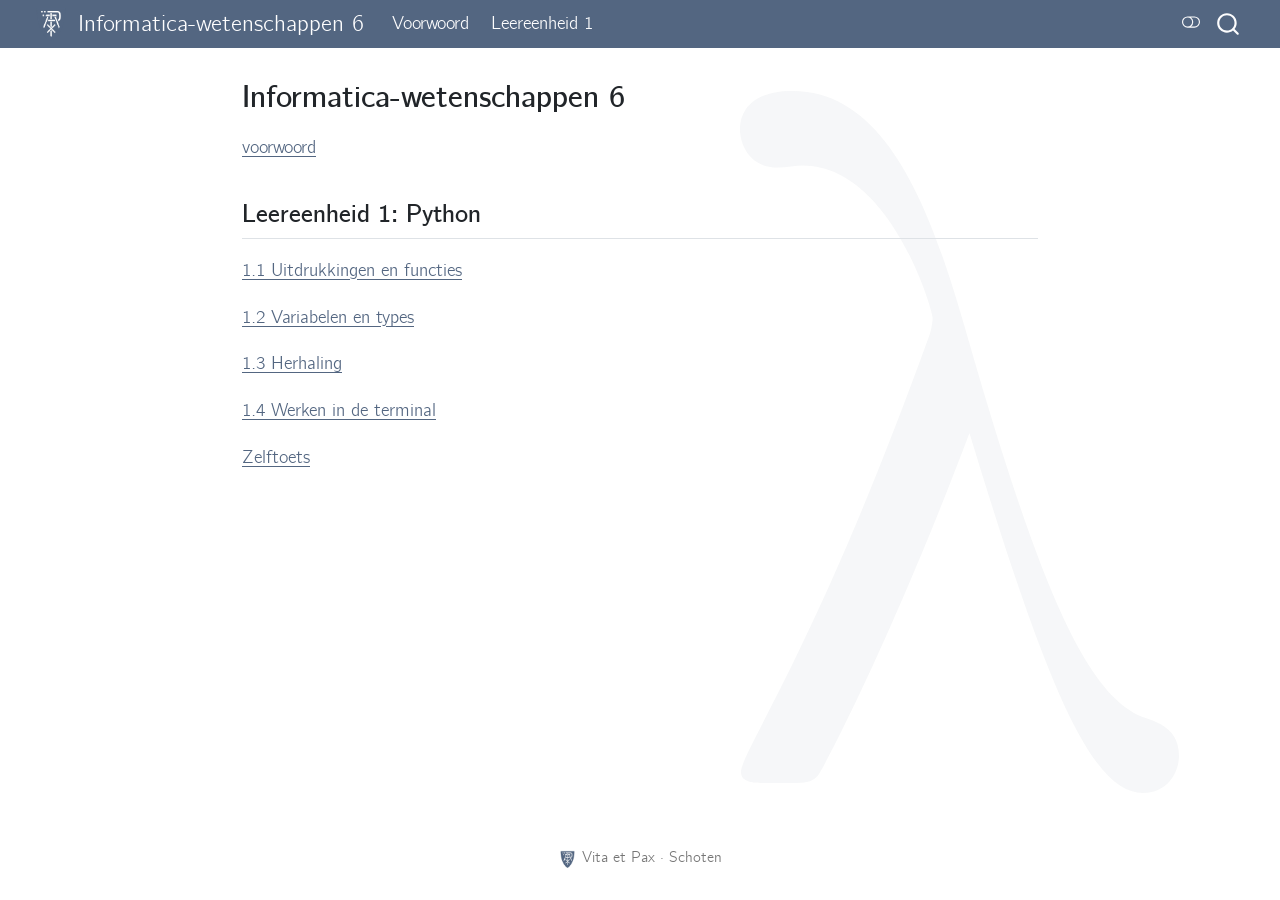
==== index.html @ 44b6cb87 "Publish iw6 from sites@39134af4bda434f74d3c2b5ef721ae4beaa5f13e Peter-H89/sites@39134af4bda434f74d3c" ====
<!DOCTYPE html>
<html xmlns="http://www.w3.org/1999/xhtml" lang="nl" xml:lang="nl"><head>

<meta charset="utf-8">
<meta name="generator" content="quarto-1.9.38">

<meta name="viewport" content="width=device-width, initial-scale=1.0, user-scalable=yes">


<title>Informatica-wetenschappen 6</title>
<style>
/* Default styles provided by pandoc.
** See https://pandoc.org/MANUAL.html#variables-for-html for config info.
*/
code{white-space: pre-wrap;}
span.smallcaps{font-variant: small-caps;}
div.columns{display: flex; gap: min(4vw, 1.5em);}
div.column{flex: auto; overflow-x: auto;}
div.hanging-indent{margin-left: 1.5em; text-indent: -1.5em;}
ul.task-list{list-style: none;}
ul.task-list li input[type="checkbox"] {
  width: 0.8em;
  margin: 0 0.8em 0.2em -1em; /* quarto-specific, see https://github.com/quarto-dev/quarto-cli/issues/4556 */ 
  vertical-align: middle;
}
</style>


<script src="site_libs/quarto-nav/quarto-nav.js"></script>
<script src="site_libs/quarto-nav/headroom.min.js"></script>
<script src="site_libs/clipboard/clipboard.min.js"></script>
<script src="site_libs/quarto-search/autocomplete.umd.js"></script>
<script src="site_libs/quarto-search/fuse.min.js"></script>
<script src="site_libs/quarto-search/quarto-search.js"></script>
<meta name="quarto:offset" content="./">
<link href="./assets/favicon.png" rel="icon" type="image/png">
<script src="site_libs/quarto-html/quarto.js" type="module"></script>
<script src="site_libs/quarto-html/tabsets/tabsets.js" type="module"></script>
<script src="site_libs/quarto-html/popper.min.js"></script>
<script src="site_libs/quarto-html/tippy.umd.min.js"></script>
<script src="site_libs/quarto-html/anchor.min.js"></script>
<link href="site_libs/quarto-html/tippy.css" rel="stylesheet">
<link href="site_libs/quarto-html/quarto-syntax-highlighting-15634bcf2e68342d4ad2dfa704d543f6.css" rel="stylesheet" class="quarto-color-scheme" id="quarto-text-highlighting-styles">
<link href="site_libs/quarto-html/quarto-syntax-highlighting-dark-0a6b7249c26820e032cb0bd839ff02b1.css" rel="stylesheet" class="quarto-color-scheme quarto-color-alternate" id="quarto-text-highlighting-styles">
<link href="site_libs/quarto-html/quarto-syntax-highlighting-15634bcf2e68342d4ad2dfa704d543f6.css" rel="stylesheet" class="quarto-color-scheme-extra" id="quarto-text-highlighting-styles">
<script src="site_libs/bootstrap/bootstrap.min.js"></script>
<link href="site_libs/bootstrap/bootstrap-icons.css" rel="stylesheet">
<link href="site_libs/bootstrap/bootstrap-d785a4aeb42aed41a920a3a11bbaa792.min.css" rel="stylesheet" append-hash="true" class="quarto-color-scheme" id="quarto-bootstrap" data-mode="light">
<link href="site_libs/bootstrap/bootstrap-dark-9dae2121ff359c9a3e35a0f349bb9a21.min.css" rel="stylesheet" append-hash="true" class="quarto-color-scheme quarto-color-alternate" id="quarto-bootstrap" data-mode="dark">
<link href="site_libs/bootstrap/bootstrap-d785a4aeb42aed41a920a3a11bbaa792.min.css" rel="stylesheet" append-hash="true" class="quarto-color-scheme-extra" id="quarto-bootstrap" data-mode="light">
<script src="site_libs/quarto-contrib/live-runtime/live-runtime.js" type="module"></script>
<link href="site_libs/quarto-contrib/live-runtime/live-runtime.css" rel="stylesheet">
<script id="quarto-search-options" type="application/json">{
  "location": "navbar",
  "copy-button": false,
  "collapse-after": 3,
  "panel-placement": "end",
  "type": "overlay",
  "limit": 50,
  "keyboard-shortcut": [
    "f",
    "/",
    "s"
  ],
  "show-item-context": false,
  "language": {
    "search-no-results-text": "Geen resultaten",
    "search-matching-documents-text": "Gevonden documenten",
    "search-copy-link-title": "Kopieer link om te zoeken",
    "search-hide-matches-text": "Extra overeenkomsten verbergen",
    "search-more-match-text": "meer overeenkomst in dit document",
    "search-more-matches-text": "meer overeenkomsten in dit document",
    "search-clear-button-title": "Wissen",
    "search-text-placeholder": "",
    "search-detached-cancel-button-title": "Annuleren",
    "search-submit-button-title": "Verzenden",
    "search-label": "Zoeken"
  }
}</script>
<script type="module" src="site_libs/quarto-ojs/quarto-ojs-runtime.js"></script>
<link href="site_libs/quarto-ojs/quarto-ojs.css" rel="stylesheet">
<meta name="robots" content="noindex, nofollow">


<link rel="stylesheet" href="styles/landing.css">
</head>

<body class="nav-fixed fullcontent quarto-light"><script id="quarto-html-before-body" type="application/javascript">
    const toggleBodyColorMode = (bsSheetEl) => {
      const mode = bsSheetEl.getAttribute("data-mode");
      const bodyEl = window.document.querySelector("body");
      if (mode === "dark") {
        bodyEl.classList.add("quarto-dark");
        bodyEl.classList.remove("quarto-light");
      } else {
        bodyEl.classList.add("quarto-light");
        bodyEl.classList.remove("quarto-dark");
      }
    }
    const toggleBodyColorPrimary = () => {
      const bsSheetEl = window.document.querySelector("link#quarto-bootstrap:not([rel=disabled-stylesheet])");
      if (bsSheetEl) {
        toggleBodyColorMode(bsSheetEl);
      }
    }
    const setColorSchemeToggle = (alternate) => {
      const toggles = window.document.querySelectorAll('.quarto-color-scheme-toggle');
      for (let i=0; i < toggles.length; i++) {
        const toggle = toggles[i];
        if (toggle) {
          if (alternate) {
            toggle.classList.add("alternate");
          } else {
            toggle.classList.remove("alternate");
          }
        }
      }
    };
    const toggleColorMode = (alternate) => {
      // Switch the stylesheets
      const primaryStylesheets = window.document.querySelectorAll('link.quarto-color-scheme:not(.quarto-color-alternate)');
      const alternateStylesheets = window.document.querySelectorAll('link.quarto-color-scheme.quarto-color-alternate');
      manageTransitions('#quarto-margin-sidebar .nav-link', false);
      if (alternate) {
        // note: dark is layered on light, we don't disable primary!
        enableStylesheet(alternateStylesheets);
        for (const sheetNode of alternateStylesheets) {
          if (sheetNode.id === "quarto-bootstrap") {
            toggleBodyColorMode(sheetNode);
          }
        }
      } else {
        disableStylesheet(alternateStylesheets);
        enableStylesheet(primaryStylesheets)
        toggleBodyColorPrimary();
      }
      manageTransitions('#quarto-margin-sidebar .nav-link', true);
      // Switch the toggles
      setColorSchemeToggle(alternate)
      // Hack to workaround the fact that safari doesn't
      // properly recolor the scrollbar when toggling (#1455)
      if (navigator.userAgent.indexOf('Safari') > 0 && navigator.userAgent.indexOf('Chrome') == -1) {
        manageTransitions("body", false);
        window.scrollTo(0, 1);
        setTimeout(() => {
          window.scrollTo(0, 0);
          manageTransitions("body", true);
        }, 40);
      }
    }
    const disableStylesheet = (stylesheets) => {
      for (let i=0; i < stylesheets.length; i++) {
        const stylesheet = stylesheets[i];
        stylesheet.rel = 'disabled-stylesheet';
      }
    }
    const enableStylesheet = (stylesheets) => {
      for (let i=0; i < stylesheets.length; i++) {
        const stylesheet = stylesheets[i];
        if(stylesheet.rel !== 'stylesheet') { // for Chrome, which will still FOUC without this check
          stylesheet.rel = 'stylesheet';
        }
      }
    }
    const manageTransitions = (selector, allowTransitions) => {
      const els = window.document.querySelectorAll(selector);
      for (let i=0; i < els.length; i++) {
        const el = els[i];
        if (allowTransitions) {
          el.classList.remove('notransition');
        } else {
          el.classList.add('notransition');
        }
      }
    }
    const isFileUrl = () => {
      return window.location.protocol === 'file:';
    }
    const hasAlternateSentinel = () => {
      let styleSentinel = getColorSchemeSentinel();
      if (styleSentinel !== null) {
        return styleSentinel === "alternate";
      } else {
        return false;
      }
    }
    const setStyleSentinel = (alternate) => {
      const value = alternate ? "alternate" : "default";
      if (!isFileUrl()) {
        window.localStorage.setItem("quarto-color-scheme", value);
      } else {
        localAlternateSentinel = value;
      }
    }
    const getColorSchemeSentinel = () => {
      if (!isFileUrl()) {
        const storageValue = window.localStorage.getItem("quarto-color-scheme");
        return storageValue != null ? storageValue : localAlternateSentinel;
      } else {
        return localAlternateSentinel;
      }
    }
    const toggleGiscusIfUsed = (isAlternate, darkModeDefault) => {
      const baseTheme = document.querySelector('#giscus-base-theme')?.value ?? 'light';
      const alternateTheme = document.querySelector('#giscus-alt-theme')?.value ?? 'dark';
      let newTheme = '';
      if(authorPrefersDark) {
        newTheme = isAlternate ? baseTheme : alternateTheme;
      } else {
        newTheme = isAlternate ? alternateTheme : baseTheme;
      }
      const changeGiscusTheme = () => {
        // From: https://github.com/giscus/giscus/issues/336
        const sendMessage = (message) => {
          const iframe = document.querySelector('iframe.giscus-frame');
          if (!iframe) return;
          iframe.contentWindow.postMessage({ giscus: message }, 'https://giscus.app');
        }
        sendMessage({
          setConfig: {
            theme: newTheme
          }
        });
      }
      const isGiscussLoaded = window.document.querySelector('iframe.giscus-frame') !== null;
      if (isGiscussLoaded) {
        changeGiscusTheme();
      }
    };
    const authorPrefersDark = false;
    const darkModeDefault = authorPrefersDark;
      document.querySelector('link#quarto-text-highlighting-styles.quarto-color-scheme-extra').rel = 'disabled-stylesheet';
      document.querySelector('link#quarto-bootstrap.quarto-color-scheme-extra').rel = 'disabled-stylesheet';
    let localAlternateSentinel = darkModeDefault ? 'alternate' : 'default';
    // Dark / light mode switch
    window.quartoToggleColorScheme = () => {
      // Read the current dark / light value
      let toAlternate = !hasAlternateSentinel();
      toggleColorMode(toAlternate);
      setStyleSentinel(toAlternate);
      toggleGiscusIfUsed(toAlternate, darkModeDefault);
      window.dispatchEvent(new Event('resize'));
    };
    // Switch to dark mode if need be
    if (hasAlternateSentinel()) {
      toggleColorMode(true);
    } else {
      toggleColorMode(false);
    }
  </script>

<div id="quarto-search-results"></div>
  <header id="quarto-header" class="headroom fixed-top">
    <nav class="navbar navbar-expand-lg " data-bs-theme="dark">
      <div class="navbar-container container-fluid">
      <div class="navbar-brand-container mx-auto">
    <a href="./index.html" class="navbar-brand navbar-brand-logo">
    <img src="./assets/vp-logo.png" alt="" class="navbar-logo light-content">
    <img src="./assets/vp-logo.png" alt="" class="navbar-logo dark-content">
    </a>
    <a class="navbar-brand" href="./index.html">
    <span class="navbar-title">Informatica-wetenschappen 6</span>
    </a>
  </div>
            <div id="quarto-search" class="" title="Zoeken"></div>
          <button class="navbar-toggler" type="button" data-bs-toggle="collapse" data-bs-target="#navbarCollapse" aria-controls="navbarCollapse" role="menu" aria-expanded="false" aria-label="Schakel navigatie" onclick="if (window.quartoToggleHeadroom) { window.quartoToggleHeadroom(); }">
  <span class="navbar-toggler-icon"></span>
</button>
          <div class="collapse navbar-collapse" id="navbarCollapse">
            <ul class="navbar-nav navbar-nav-scroll me-auto">
  <li class="nav-item">
    <a class="nav-link" href="./voorwoord.html"> 
<span class="menu-text">Voorwoord</span></a>
  </li>  
  <li class="nav-item">
    <a class="nav-link" href="./python/uitdrukkingen.html"> 
<span class="menu-text">Leereenheid 1</span></a>
  </li>  
</ul>
          </div> <!-- /navcollapse -->
            <div class="quarto-navbar-tools">
  <a href="" class="quarto-color-scheme-toggle quarto-navigation-tool  px-1" onclick="window.quartoToggleColorScheme(); return false;" title="Schakel donkere modus"><i class="bi"></i></a>
</div>
      </div> <!-- /container-fluid -->
    </nav>
</header>
<!-- content -->
<div id="quarto-content" class="quarto-container page-columns page-rows-contents page-layout-article page-navbar">
<!-- sidebar -->
<!-- margin-sidebar -->
    
<!-- main -->
<main class="content" id="quarto-document-content">


<header id="title-block-header" class="quarto-title-block default">
<div class="quarto-title">
<h1 class="title">Informatica-wetenschappen 6</h1>
</div>



<div class="quarto-title-meta">

    
  
    
  </div>
  


</header>


<div class="lambda-mark" aria-hidden="true">

</div>
<p><a href="./voorwoord.html">voorwoord</a></p>
<section id="leereenheid-1-python" class="level2">
<h2 class="anchored" data-anchor-id="leereenheid-1-python">Leereenheid 1: Python</h2>
<p><a href="./python/uitdrukkingen.html">1.1 Uitdrukkingen en functies</a></p>
<p><a href="./python/variabelen.html">1.2 Variabelen en types</a></p>
<p><a href="./python/lussen.html">1.3 Herhaling</a></p>
<p><a href="./python/terminal.html">1.4 Werken in de terminal</a></p>
<p><a href="./python/zelftoets.html">Zelftoets</a></p>
<!--

[1.5 Tekst als een rij tekens](python/tekst.qmd)

[1.6 Keuzes](python/keuzes.qmd)

[1.7 Brute force](python/brute-force.qmd)

## Leereenheid 2: Datastructuren en algoritmen

[Nog te schrijven](algoritmen/index.qmd)

## Leereenheid 3: Numerieke methoden

[Nog te schrijven](numeriek/index.qmd)

## Extra: Getallen


[Positiestelsels en binaire getallen](getallen/positiestelsels.qmd)

[Rekenen met bits, en ze groeperen](getallen/bits-en-bytes.qmd)

[Waar de notatie tekortschiet](getallen/grenzen.qmd)

[Zelftoets](getallen/zelftoets.qmd)
-->


<script type="ojs-module-contents">
eyJjb250ZW50cyI6W119
</script>
<div id="exercise-loading-indicator" class="exercise-loading-indicator d-none d-flex align-items-center gap-2">
<div id="exercise-loading-status" class="d-flex gap-2">

</div>
<div class="spinner-grow spinner-grow-sm">

</div>
</div>
<script type="vfs-file">
W10=
</script>
</section>

</main> <!-- /main -->
<script>
// Copy buttons for quarto-live code blocks.
//
// Quarto renders its own code blocks server side, each with a copy button
// already in the markup, and at load it constructs one ClipboardJS instance
// bound to the selector ".code-copy-button". quarto-live works differently: it
// ships each cell as base64 in a <script type="pyodide-N-contents"> tag and
// builds the DOM for it in the browser, which happens after Quarto has already
// written its markup. Those blocks therefore never carry a button.
//
// ClipboardJS was given a selector string rather than a list of elements, so it
// delegates from the document and picks up anything matching that selector
// later on. Inserting the same button markup is enough, and no second
// ClipboardJS instance is needed.
(() => {
  const BUTTON = 'Copy to Clipboard';

  const addButton = (block) => {
    if (block.querySelector(':scope > .code-copy-button')) return;
    if (!block.querySelector('code')) return;
    // The button is position:absolute with right:0, so it needs a positioned
    // block to sit in. Quarto's own blocks get that from its CSS, the ones
    // quarto-live builds come out static and would fling the button into the
    // right margin.
    if (getComputedStyle(block).position === 'static') {
      block.style.position = 'relative';
    }
    const button = document.createElement('button');
    button.title = BUTTON;
    button.className = 'code-copy-button';
    button.innerHTML = '<i class="bi"></i>';
    block.appendChild(button);
  };

  const scan = (root) => {
    if (root.nodeType !== Node.ELEMENT_NODE) return;
    if (root.matches('div.sourceCode')) addButton(root);
    root.querySelectorAll('div.sourceCode').forEach(addButton);
  };

  scan(document.body);

  new MutationObserver((records) => {
    for (const record of records) {
      for (const node of record.addedNodes) scan(node);
    }
  }).observe(document.body, { childList: true, subtree: true });
})();
</script>
<script type="ojs-module-contents">
eyJjb250ZW50cyI6W119
</script>
<script type="module">
if (window.location.protocol === "file:") { alert("The OJS runtime does not work with file:// URLs. Please use a web server to view this document."); }
window._ojs.paths.runtimeToDoc = "../..";
window._ojs.paths.runtimeToRoot = "../..";
window._ojs.paths.docToRoot = "";
window._ojs.selfContained = false;
window._ojs.runtime.interpretFromScriptTags();
</script>
<script id="quarto-html-after-body" type="application/javascript">
  window.document.addEventListener("DOMContentLoaded", function (event) {
    // Ensure there is a toggle, if there isn't float one in the top right
    if (window.document.querySelector('.quarto-color-scheme-toggle') === null) {
      const a = window.document.createElement('a');
      a.classList.add('top-right');
      a.classList.add('quarto-color-scheme-toggle');
      a.href = "";
      a.onclick = function() { try { window.quartoToggleColorScheme(); } catch {} return false; };
      const i = window.document.createElement("i");
      i.classList.add('bi');
      a.appendChild(i);
      window.document.body.appendChild(a);
    }
    setColorSchemeToggle(hasAlternateSentinel())
    const icon = "";
    const anchorJS = new window.AnchorJS();
    anchorJS.options = {
      placement: 'right',
      icon: icon
    };
    anchorJS.add('.anchored');
    const isCodeAnnotation = (el) => {
      for (const clz of el.classList) {
        if (clz.startsWith('code-annotation-')) {                     
          return true;
        }
      }
      return false;
    }
    const onCopySuccess = function(e) {
      // button target
      const button = e.trigger;
      // don't keep focus
      button.blur();
      // flash "checked"
      button.classList.add('code-copy-button-checked');
      var currentTitle = button.getAttribute("title");
      button.setAttribute("title", "Gekopieerd!");
      let tooltip;
      if (window.bootstrap) {
        button.setAttribute("data-bs-toggle", "tooltip");
        button.setAttribute("data-bs-placement", "left");
        button.setAttribute("data-bs-title", "Gekopieerd!");
        tooltip = new bootstrap.Tooltip(button, 
          { trigger: "manual", 
            customClass: "code-copy-button-tooltip",
            offset: [0, -8]});
        tooltip.show();    
      }
      setTimeout(function() {
        if (tooltip) {
          tooltip.hide();
          button.removeAttribute("data-bs-title");
          button.removeAttribute("data-bs-toggle");
          button.removeAttribute("data-bs-placement");
        }
        button.setAttribute("title", currentTitle);
        button.classList.remove('code-copy-button-checked');
      }, 1000);
      // clear code selection
      e.clearSelection();
    }
    const getTextToCopy = function(trigger) {
      const outerScaffold = trigger.parentElement.cloneNode(true);
      const codeEl = outerScaffold.querySelector('code');
      for (const childEl of codeEl.children) {
        if (isCodeAnnotation(childEl)) {
          childEl.remove();
        }
      }
      return codeEl.innerText;
    }
    const clipboard = new window.ClipboardJS('.code-copy-button:not([data-in-quarto-modal])', {
      text: getTextToCopy
    });
    clipboard.on('success', onCopySuccess);
    if (window.document.getElementById('quarto-embedded-source-code-modal')) {
      const clipboardModal = new window.ClipboardJS('.code-copy-button[data-in-quarto-modal]', {
        text: getTextToCopy,
        container: window.document.getElementById('quarto-embedded-source-code-modal')
      });
      clipboardModal.on('success', onCopySuccess);
    }
      var localhostRegex = new RegExp(/^(?:http|https):\/\/localhost\:?[0-9]*\//);
      var mailtoRegex = new RegExp(/^mailto:/);
        var filterRegex = new RegExp('/' + window.location.host + '/');
      var isInternal = (href) => {
          return filterRegex.test(href) || localhostRegex.test(href) || mailtoRegex.test(href);
      }
      // Inspect non-navigation links and adorn them if external
     var links = window.document.querySelectorAll('a[href]:not(.nav-link):not(.navbar-brand):not(.toc-action):not(.sidebar-link):not(.sidebar-item-toggle):not(.pagination-link):not(.no-external):not([aria-hidden]):not(.dropdown-item):not(.quarto-navigation-tool):not(.about-link)');
      for (var i=0; i<links.length; i++) {
        const link = links[i];
        if (!isInternal(link.href)) {
          // undo the damage that might have been done by quarto-nav.js in the case of
          // links that we want to consider external
          if (link.dataset.originalHref !== undefined) {
            link.href = link.dataset.originalHref;
          }
        }
      }
    function tippyHover(el, contentFn, onTriggerFn, onUntriggerFn) {
      const config = {
        allowHTML: true,
        maxWidth: 500,
        delay: 100,
        arrow: false,
        appendTo: function(el) {
            return el.parentElement;
        },
        interactive: true,
        interactiveBorder: 10,
        theme: 'quarto',
        placement: 'bottom-start',
      };
      if (contentFn) {
        config.content = contentFn;
      }
      if (onTriggerFn) {
        config.onTrigger = onTriggerFn;
      }
      if (onUntriggerFn) {
        config.onUntrigger = onUntriggerFn;
      }
      window.tippy(el, config); 
    }
    const noterefs = window.document.querySelectorAll('a[role="doc-noteref"]');
    for (var i=0; i<noterefs.length; i++) {
      const ref = noterefs[i];
      tippyHover(ref, function() {
        // use id or data attribute instead here
        let href = ref.getAttribute('data-footnote-href') || ref.getAttribute('href');
        try { href = new URL(href).hash; } catch {}
        const id = href.replace(/^#\/?/, "");
        const note = window.document.getElementById(id);
        if (note) {
          return note.innerHTML;
        } else {
          return "";
        }
      });
    }
    const xrefs = window.document.querySelectorAll('a.quarto-xref');
    const processXRef = (id, note) => {
      // Strip column container classes
      const stripColumnClz = (el) => {
        el.classList.remove("page-full", "page-columns");
        if (el.children) {
          for (const child of el.children) {
            stripColumnClz(child);
          }
        }
      }
      stripColumnClz(note)
      if (id === null || id.startsWith('sec-')) {
        // Special case sections, only their first couple elements
        const container = document.createElement("div");
        if (note.children && note.children.length > 2) {
          container.appendChild(note.children[0].cloneNode(true));
          for (let i = 1; i < note.children.length; i++) {
            const child = note.children[i];
            if (child.tagName === "P" && child.innerText === "") {
              continue;
            } else {
              container.appendChild(child.cloneNode(true));
              break;
            }
          }
          if (window.Quarto?.typesetMath) {
            window.Quarto.typesetMath(container);
          }
          return container.innerHTML
        } else {
          if (window.Quarto?.typesetMath) {
            window.Quarto.typesetMath(note);
          }
          return note.innerHTML;
        }
      } else {
        // Remove any anchor links if they are present
        const anchorLink = note.querySelector('a.anchorjs-link');
        if (anchorLink) {
          anchorLink.remove();
        }
        if (window.Quarto?.typesetMath) {
          window.Quarto.typesetMath(note);
        }
        if (note.classList.contains("callout")) {
          return note.outerHTML;
        } else {
          return note.innerHTML;
        }
      }
    }
    for (var i=0; i<xrefs.length; i++) {
      const xref = xrefs[i];
      tippyHover(xref, undefined, function(instance) {
        instance.disable();
        let url = xref.getAttribute('href');
        let hash = undefined; 
        if (url.startsWith('#')) {
          hash = url;
        } else {
          try { hash = new URL(url).hash; } catch {}
        }
        if (hash) {
          const id = hash.replace(/^#\/?/, "");
          const note = window.document.getElementById(id);
          if (note !== null) {
            try {
              const html = processXRef(id, note.cloneNode(true));
              instance.setContent(html);
            } finally {
              instance.enable();
              instance.show();
            }
          } else {
            // See if we can fetch this
            fetch(url.split('#')[0])
            .then(res => res.text())
            .then(html => {
              const parser = new DOMParser();
              const htmlDoc = parser.parseFromString(html, "text/html");
              const note = htmlDoc.getElementById(id);
              if (note !== null) {
                const html = processXRef(id, note);
                instance.setContent(html);
              } 
            }).finally(() => {
              instance.enable();
              instance.show();
            });
          }
        } else {
          // See if we can fetch a full url (with no hash to target)
          // This is a special case and we should probably do some content thinning / targeting
          fetch(url)
          .then(res => res.text())
          .then(html => {
            const parser = new DOMParser();
            const htmlDoc = parser.parseFromString(html, "text/html");
            const note = htmlDoc.querySelector('main.content');
            if (note !== null) {
              // This should only happen for chapter cross references
              // (since there is no id in the URL)
              // remove the first header
              if (note.children.length > 0 && note.children[0].tagName === "HEADER") {
                note.children[0].remove();
              }
              const html = processXRef(null, note);
              instance.setContent(html);
            } 
          }).finally(() => {
            instance.enable();
            instance.show();
          });
        }
      }, function(instance) {
      });
    }
        let selectedAnnoteEl;
        const selectorForAnnotation = ( cell, annotation) => {
          let cellAttr = 'data-code-cell="' + cell + '"';
          let lineAttr = 'data-code-annotation="' +  annotation + '"';
          const selector = 'span[' + cellAttr + '][' + lineAttr + ']';
          return selector;
        }
        const selectCodeLines = (annoteEl) => {
          const doc = window.document;
          const targetCell = annoteEl.getAttribute("data-target-cell");
          const targetAnnotation = annoteEl.getAttribute("data-target-annotation");
          const annoteSpan = window.document.querySelector(selectorForAnnotation(targetCell, targetAnnotation));
          const lines = annoteSpan.getAttribute("data-code-lines").split(",");
          const lineIds = lines.map((line) => {
            return targetCell + "-" + line;
          })
          let top = null;
          let height = null;
          let parent = null;
          if (lineIds.length > 0) {
              //compute the position of the single el (top and bottom and make a div)
              const el = window.document.getElementById(lineIds[0]);
              top = el.offsetTop;
              height = el.offsetHeight;
              parent = el.parentElement.parentElement;
            if (lineIds.length > 1) {
              const lastEl = window.document.getElementById(lineIds[lineIds.length - 1]);
              const bottom = lastEl.offsetTop + lastEl.offsetHeight;
              height = bottom - top;
            }
            if (top !== null && height !== null && parent !== null) {
              // cook up a div (if necessary) and position it 
              let div = window.document.getElementById("code-annotation-line-highlight");
              if (div === null) {
                div = window.document.createElement("div");
                div.setAttribute("id", "code-annotation-line-highlight");
                div.style.position = 'absolute';
                parent.appendChild(div);
              }
              div.style.top = top - 2 + "px";
              div.style.height = height + 4 + "px";
              div.style.left = 0;
              let gutterDiv = window.document.getElementById("code-annotation-line-highlight-gutter");
              if (gutterDiv === null) {
                gutterDiv = window.document.createElement("div");
                gutterDiv.setAttribute("id", "code-annotation-line-highlight-gutter");
                gutterDiv.style.position = 'absolute';
                const codeCell = window.document.getElementById(targetCell);
                const gutter = codeCell.querySelector('.code-annotation-gutter');
                gutter.appendChild(gutterDiv);
              }
              gutterDiv.style.top = top - 2 + "px";
              gutterDiv.style.height = height + 4 + "px";
            }
            selectedAnnoteEl = annoteEl;
          }
        };
        const unselectCodeLines = () => {
          const elementsIds = ["code-annotation-line-highlight", "code-annotation-line-highlight-gutter"];
          elementsIds.forEach((elId) => {
            const div = window.document.getElementById(elId);
            if (div) {
              div.remove();
            }
          });
          selectedAnnoteEl = undefined;
        };
          // Handle positioning of the toggle
      window.addEventListener(
        "resize",
        throttle(() => {
          elRect = undefined;
          if (selectedAnnoteEl) {
            selectCodeLines(selectedAnnoteEl);
          }
        }, 10)
      );
      function throttle(fn, ms) {
      let throttle = false;
      let timer;
        return (...args) => {
          if(!throttle) { // first call gets through
              fn.apply(this, args);
              throttle = true;
          } else { // all the others get throttled
              if(timer) clearTimeout(timer); // cancel #2
              timer = setTimeout(() => {
                fn.apply(this, args);
                timer = throttle = false;
              }, ms);
          }
        };
      }
        // Attach click handler to the DT
        const annoteDls = window.document.querySelectorAll('dt[data-target-cell]');
        for (const annoteDlNode of annoteDls) {
          annoteDlNode.addEventListener('click', (event) => {
            const clickedEl = event.target;
            if (clickedEl !== selectedAnnoteEl) {
              unselectCodeLines();
              const activeEl = window.document.querySelector('dt[data-target-cell].code-annotation-active');
              if (activeEl) {
                activeEl.classList.remove('code-annotation-active');
              }
              selectCodeLines(clickedEl);
              clickedEl.classList.add('code-annotation-active');
            } else {
              // Unselect the line
              unselectCodeLines();
              clickedEl.classList.remove('code-annotation-active');
            }
          });
        }
    const findCites = (el) => {
      const parentEl = el.parentElement;
      if (parentEl) {
        const cites = parentEl.dataset.cites;
        if (cites) {
          return {
            el,
            cites: cites.split(' ')
          };
        } else {
          return findCites(el.parentElement)
        }
      } else {
        return undefined;
      }
    };
    var bibliorefs = window.document.querySelectorAll('a[role="doc-biblioref"]');
    for (var i=0; i<bibliorefs.length; i++) {
      const ref = bibliorefs[i];
      const citeInfo = findCites(ref);
      if (citeInfo) {
        tippyHover(citeInfo.el, function() {
          var popup = window.document.createElement('div');
          citeInfo.cites.forEach(function(cite) {
            var citeDiv = window.document.createElement('div');
            citeDiv.classList.add('hanging-indent');
            citeDiv.classList.add('csl-entry');
            var biblioDiv = window.document.getElementById('ref-' + cite);
            if (biblioDiv) {
              citeDiv.innerHTML = biblioDiv.innerHTML;
            }
            popup.appendChild(citeDiv);
          });
          return popup.innerHTML;
        });
      }
    }
  });
  </script>
</div> <!-- /content -->
<footer class="footer">
  <div class="nav-footer">
    <div class="nav-footer-left">
      &nbsp;
    </div>   
    <div class="nav-footer-center">
<p><img src="./assets/vp-logo.png" alt="Vita et Pax" height="22"> Vita et Pax · Schoten</p>
</div>
    <div class="nav-footer-right">
      &nbsp;
    </div>
  </div>
</footer>




</body></html>
---- site_libs/quarto-html/tippy.css ----
.tippy-box[data-animation=fade][data-state=hidden]{opacity:0}[data-tippy-root]{max-width:calc(100vw - 10px)}.tippy-box{position:relative;background-color:#333;color:#fff;border-radius:4px;font-size:14px;line-height:1.4;white-space:normal;outline:0;transition-property:transform,visibility,opacity}.tippy-box[data-placement^=top]>.tippy-arrow{bottom:0}.tippy-box[data-placement^=top]>.tippy-arrow:before{bottom:-7px;left:0;border-width:8px 8px 0;border-top-color:initial;transform-origin:center top}.tippy-box[data-placement^=bottom]>.tippy-arrow{top:0}.tippy-box[data-placement^=bottom]>.tippy-arrow:before{top:-7px;left:0;border-width:0 8px 8px;border-bottom-color:initial;transform-origin:center bottom}.tippy-box[data-placement^=left]>.tippy-arrow{right:0}.tippy-box[data-placement^=left]>.tippy-arrow:before{border-width:8px 0 8px 8px;border-left-color:initial;right:-7px;transform-origin:center left}.tippy-box[data-placement^=right]>.tippy-arrow{left:0}.tippy-box[data-placement^=right]>.tippy-arrow:before{left:-7px;border-width:8px 8px 8px 0;border-right-color:initial;transform-origin:center right}.tippy-box[data-inertia][data-state=visible]{transition-timing-function:cubic-bezier(.54,1.5,.38,1.11)}.tippy-arrow{width:16px;height:16px;color:#333}.tippy-arrow:before{content:"";position:absolute;border-color:transparent;border-style:solid}.tippy-content{position:relative;padding:5px 9px;z-index:1}
---- site_libs/quarto-html/quarto-syntax-highlighting-15634bcf2e68342d4ad2dfa704d543f6.css ----
/* quarto syntax highlight colors */
:root {
  --quarto-hl-ot-color: #003B4F;
  --quarto-hl-at-color: #657422;
  --quarto-hl-ss-color: #20794D;
  --quarto-hl-an-color: #5E5E5E;
  --quarto-hl-fu-color: #4758AB;
  --quarto-hl-st-color: #20794D;
  --quarto-hl-cf-color: #003B4F;
  --quarto-hl-op-color: #5E5E5E;
  --quarto-hl-er-color: #AD0000;
  --quarto-hl-bn-color: #AD0000;
  --quarto-hl-al-color: #AD0000;
  --quarto-hl-va-color: #111111;
  --quarto-hl-bu-color: inherit;
  --quarto-hl-ex-color: inherit;
  --quarto-hl-pp-color: #AD0000;
  --quarto-hl-in-color: #5E5E5E;
  --quarto-hl-vs-color: #20794D;
  --quarto-hl-wa-color: #5E5E5E;
  --quarto-hl-do-color: #5E5E5E;
  --quarto-hl-im-color: #00769E;
  --quarto-hl-ch-color: #20794D;
  --quarto-hl-dt-color: #AD0000;
  --quarto-hl-fl-color: #AD0000;
  --quarto-hl-co-color: #5E5E5E;
  --quarto-hl-cv-color: #5E5E5E;
  --quarto-hl-cn-color: #8f5902;
  --quarto-hl-sc-color: #5E5E5E;
  --quarto-hl-dv-color: #AD0000;
  --quarto-hl-kw-color: #003B4F;
}

/* other quarto variables */
:root {
  --quarto-font-monospace: SFMono-Regular, Menlo, Monaco, Consolas, "Liberation Mono", "Courier New", monospace;
}

/* syntax highlight based on Pandoc's rules */
pre > code.sourceCode > span {
  color: #003B4F;
}

code.sourceCode > span {
  color: #003B4F;
}

div.sourceCode,
div.sourceCode pre.sourceCode {
  color: #003B4F;
}

/* Normal */
code span {
  color: #003B4F;
}

/* Alert */
code span.al {
  color: #AD0000;
  font-style: inherit;
}

/* Annotation */
code span.an {
  color: #5E5E5E;
  font-style: inherit;
}

/* Attribute */
code span.at {
  color: #657422;
  font-style: inherit;
}

/* BaseN */
code span.bn {
  color: #AD0000;
  font-style: inherit;
}

/* BuiltIn */
code span.bu {
  font-style: inherit;
}

/* ControlFlow */
code span.cf {
  color: #003B4F;
  font-weight: bold;
  font-style: inherit;
}

/* Char */
code span.ch {
  color: #20794D;
  font-style: inherit;
}

/* Constant */
code span.cn {
  color: #8f5902;
  font-style: inherit;
}

/* Comment */
code span.co {
  color: #5E5E5E;
  font-style: inherit;
}

/* CommentVar */
code span.cv {
  color: #5E5E5E;
  font-style: italic;
}

/* Documentation */
code span.do {
  color: #5E5E5E;
  font-style: italic;
}

/* DataType */
code span.dt {
  color: #AD0000;
  font-style: inherit;
}

/* DecVal */
code span.dv {
  color: #AD0000;
  font-style: inherit;
}

/* Error */
code span.er {
  color: #AD0000;
  font-style: inherit;
}

/* Extension */
code span.ex {
  font-style: inherit;
}

/* Float */
code span.fl {
  color: #AD0000;
  font-style: inherit;
}

/* Function */
code span.fu {
  color: #4758AB;
  font-style: inherit;
}

/* Import */
code span.im {
  color: #00769E;
  font-style: inherit;
}

/* Information */
code span.in {
  color: #5E5E5E;
  font-style: inherit;
}

/* Keyword */
code span.kw {
  color: #003B4F;
  font-weight: bold;
  font-style: inherit;
}

/* Operator */
code span.op {
  color: #5E5E5E;
  font-style: inherit;
}

/* Other */
code span.ot {
  color: #003B4F;
  font-style: inherit;
}

/* Preprocessor */
code span.pp {
  color: #AD0000;
  font-style: inherit;
}

/* SpecialChar */
code span.sc {
  color: #5E5E5E;
  font-style: inherit;
}

/* SpecialString */
code span.ss {
  color: #20794D;
  font-style: inherit;
}

/* String */
code span.st {
  color: #20794D;
  font-style: inherit;
}

/* Variable */
code span.va {
  color: #111111;
  font-style: inherit;
}

/* VerbatimString */
code span.vs {
  color: #20794D;
  font-style: inherit;
}

/* Warning */
code span.wa {
  color: #5E5E5E;
  font-style: italic;
}

.prevent-inlining {
  content: "</";
}

/*# sourceMappingURL=f23921c56f73e400b49028c9186a1aa0.css.map */
---- site_libs/quarto-html/quarto-syntax-highlighting-dark-0a6b7249c26820e032cb0bd839ff02b1.css ----
/* quarto syntax highlight colors */
:root {
  --quarto-hl-al-color: #f07178;
  --quarto-hl-an-color: #d4d0ab;
  --quarto-hl-at-color: #00e0e0;
  --quarto-hl-bn-color: #d4d0ab;
  --quarto-hl-bu-color: #abe338;
  --quarto-hl-ch-color: #abe338;
  --quarto-hl-co-color: #f8f8f2;
  --quarto-hl-cv-color: #ffd700;
  --quarto-hl-cn-color: #ffd700;
  --quarto-hl-cf-color: #ffa07a;
  --quarto-hl-dt-color: #ffa07a;
  --quarto-hl-dv-color: #d4d0ab;
  --quarto-hl-do-color: #f8f8f2;
  --quarto-hl-er-color: #f07178;
  --quarto-hl-ex-color: #00e0e0;
  --quarto-hl-fl-color: #d4d0ab;
  --quarto-hl-fu-color: #ffa07a;
  --quarto-hl-im-color: #abe338;
  --quarto-hl-in-color: #d4d0ab;
  --quarto-hl-kw-color: #ffa07a;
  --quarto-hl-op-color: #ffa07a;
  --quarto-hl-ot-color: #00e0e0;
  --quarto-hl-pp-color: #dcc6e0;
  --quarto-hl-re-color: #00e0e0;
  --quarto-hl-sc-color: #abe338;
  --quarto-hl-ss-color: #abe338;
  --quarto-hl-st-color: #abe338;
  --quarto-hl-va-color: #00e0e0;
  --quarto-hl-vs-color: #abe338;
  --quarto-hl-wa-color: #dcc6e0;
}

/* other quarto variables */
:root {
  --quarto-font-monospace: SFMono-Regular, Menlo, Monaco, Consolas, "Liberation Mono", "Courier New", monospace;
}

/* syntax highlight based on Pandoc's rules */
pre > code.sourceCode > span {
  color: #f8f8f2;
}

code.sourceCode > span {
  color: #f8f8f2;
}

div.sourceCode,
div.sourceCode pre.sourceCode {
  color: #f8f8f2;
}

/* Normal */
code span {
  color: #f8f8f2;
}

/* Alert */
code span.al {
  color: #f07178;
}

/* Annotation */
code span.an {
  color: #d4d0ab;
}

/* Attribute */
code span.at {
  color: #00e0e0;
}

/* BaseN */
code span.bn {
  color: #d4d0ab;
}

/* BuiltIn */
code span.bu {
  color: #abe338;
}

/* ControlFlow */
code span.cf {
  font-weight: bold;
  color: #ffa07a;
}

/* Char */
code span.ch {
  color: #abe338;
}

/* Constant */
code span.cn {
  color: #ffd700;
}

/* Comment */
code span.co {
  font-style: italic;
  color: #f8f8f2;
}

/* CommentVar */
code span.cv {
  color: #ffd700;
}

/* Documentation */
code span.do {
  color: #f8f8f2;
}

/* DataType */
code span.dt {
  color: #ffa07a;
}

/* DecVal */
code span.dv {
  color: #d4d0ab;
}

/* Error */
code span.er {
  color: #f07178;
  text-decoration: underline;
}

/* Extension */
code span.ex {
  font-weight: bold;
  color: #00e0e0;
}

/* Float */
code span.fl {
  color: #d4d0ab;
}

/* Function */
code span.fu {
  color: #ffa07a;
}

/* Import */
code span.im {
  color: #abe338;
}

/* Information */
code span.in {
  color: #d4d0ab;
}

/* Keyword */
code span.kw {
  font-weight: bold;
  color: #ffa07a;
}

/* Operator */
code span.op {
  color: #ffa07a;
}

/* Other */
code span.ot {
  color: #00e0e0;
}

/* Preprocessor */
code span.pp {
  color: #dcc6e0;
}

/* RegionMarker */
code span.re {
  background-color: #f8f8f2;
  color: #00e0e0;
}

/* SpecialChar */
code span.sc {
  color: #abe338;
}

/* SpecialString */
code span.ss {
  color: #abe338;
}

/* String */
code span.st {
  color: #abe338;
}

/* Variable */
code span.va {
  color: #00e0e0;
}

/* VerbatimString */
code span.vs {
  color: #abe338;
}

/* Warning */
code span.wa {
  color: #dcc6e0;
}

.prevent-inlining {
  content: "</";
}

/*# sourceMappingURL=175367c052bafc98bd680af3479823f0.css.map */
---- site_libs/quarto-html/quarto-syntax-highlighting-15634bcf2e68342d4ad2dfa704d543f6.css ----
/* quarto syntax highlight colors */
:root {
  --quarto-hl-ot-color: #003B4F;
  --quarto-hl-at-color: #657422;
  --quarto-hl-ss-color: #20794D;
  --quarto-hl-an-color: #5E5E5E;
  --quarto-hl-fu-color: #4758AB;
  --quarto-hl-st-color: #20794D;
  --quarto-hl-cf-color: #003B4F;
  --quarto-hl-op-color: #5E5E5E;
  --quarto-hl-er-color: #AD0000;
  --quarto-hl-bn-color: #AD0000;
  --quarto-hl-al-color: #AD0000;
  --quarto-hl-va-color: #111111;
  --quarto-hl-bu-color: inherit;
  --quarto-hl-ex-color: inherit;
  --quarto-hl-pp-color: #AD0000;
  --quarto-hl-in-color: #5E5E5E;
  --quarto-hl-vs-color: #20794D;
  --quarto-hl-wa-color: #5E5E5E;
  --quarto-hl-do-color: #5E5E5E;
  --quarto-hl-im-color: #00769E;
  --quarto-hl-ch-color: #20794D;
  --quarto-hl-dt-color: #AD0000;
  --quarto-hl-fl-color: #AD0000;
  --quarto-hl-co-color: #5E5E5E;
  --quarto-hl-cv-color: #5E5E5E;
  --quarto-hl-cn-color: #8f5902;
  --quarto-hl-sc-color: #5E5E5E;
  --quarto-hl-dv-color: #AD0000;
  --quarto-hl-kw-color: #003B4F;
}

/* other quarto variables */
:root {
  --quarto-font-monospace: SFMono-Regular, Menlo, Monaco, Consolas, "Liberation Mono", "Courier New", monospace;
}

/* syntax highlight based on Pandoc's rules */
pre > code.sourceCode > span {
  color: #003B4F;
}

code.sourceCode > span {
  color: #003B4F;
}

div.sourceCode,
div.sourceCode pre.sourceCode {
  color: #003B4F;
}

/* Normal */
code span {
  color: #003B4F;
}

/* Alert */
code span.al {
  color: #AD0000;
  font-style: inherit;
}

/* Annotation */
code span.an {
  color: #5E5E5E;
  font-style: inherit;
}

/* Attribute */
code span.at {
  color: #657422;
  font-style: inherit;
}

/* BaseN */
code span.bn {
  color: #AD0000;
  font-style: inherit;
}

/* BuiltIn */
code span.bu {
  font-style: inherit;
}

/* ControlFlow */
code span.cf {
  color: #003B4F;
  font-weight: bold;
  font-style: inherit;
}

/* Char */
code span.ch {
  color: #20794D;
  font-style: inherit;
}

/* Constant */
code span.cn {
  color: #8f5902;
  font-style: inherit;
}

/* Comment */
code span.co {
  color: #5E5E5E;
  font-style: inherit;
}

/* CommentVar */
code span.cv {
  color: #5E5E5E;
  font-style: italic;
}

/* Documentation */
code span.do {
  color: #5E5E5E;
  font-style: italic;
}

/* DataType */
code span.dt {
  color: #AD0000;
  font-style: inherit;
}

/* DecVal */
code span.dv {
  color: #AD0000;
  font-style: inherit;
}

/* Error */
code span.er {
  color: #AD0000;
  font-style: inherit;
}

/* Extension */
code span.ex {
  font-style: inherit;
}

/* Float */
code span.fl {
  color: #AD0000;
  font-style: inherit;
}

/* Function */
code span.fu {
  color: #4758AB;
  font-style: inherit;
}

/* Import */
code span.im {
  color: #00769E;
  font-style: inherit;
}

/* Information */
code span.in {
  color: #5E5E5E;
  font-style: inherit;
}

/* Keyword */
code span.kw {
  color: #003B4F;
  font-weight: bold;
  font-style: inherit;
}

/* Operator */
code span.op {
  color: #5E5E5E;
  font-style: inherit;
}

/* Other */
code span.ot {
  color: #003B4F;
  font-style: inherit;
}

/* Preprocessor */
code span.pp {
  color: #AD0000;
  font-style: inherit;
}

/* SpecialChar */
code span.sc {
  color: #5E5E5E;
  font-style: inherit;
}

/* SpecialString */
code span.ss {
  color: #20794D;
  font-style: inherit;
}

/* String */
code span.st {
  color: #20794D;
  font-style: inherit;
}

/* Variable */
code span.va {
  color: #111111;
  font-style: inherit;
}

/* VerbatimString */
code span.vs {
  color: #20794D;
  font-style: inherit;
}

/* Warning */
code span.wa {
  color: #5E5E5E;
  font-style: italic;
}

.prevent-inlining {
  content: "</";
}

/*# sourceMappingURL=f23921c56f73e400b49028c9186a1aa0.css.map */
---- site_libs/quarto-contrib/live-runtime/live-runtime.css ----
.quarto-light{--exercise-main-color: var(--bs-body-color, var(--r-main-color, #212529));--exercise-output-color: var(--bs-black, #000000);--exercise-main-bg: var(--bs-body-bg, var(--r-background-color, #ffffff));--exercise-primary-rgb: var(--bs-primary-rgb, 13, 110, 253);--exercise-gray: var(--bs-gray-300, #dee2e6);--exercise-cap-bg: var(--bs-light-bg-subtle, #f8f8f8);--exercise-line-bg: rgba(var(--exercise-primary-rgb), .05);--exercise-line-gutter-bg: rgba(var(--exercise-primary-rgb), .1);--exercise-code-block-color: var(--quarto-scss-export-code-block-color, var(--exercise-main-color));--exercise-code-block-bg: var(--quarto-scss-export-code-block-bg, var(--exercise-main-bg))}.quarto-dark{--exercise-main-color: var(--bs-body-color, var(--r-main-color, #ffffff));--exercise-output-color: var(--bs-body-color, #ffffff);--exercise-main-bg: var(--bs-body-bg, var(--r-background-color, #222222));--exercise-primary-rgb: var(--bs-primary-rgb, 55, 90, 127);--exercise-gray: var(--bs-gray-700, #434343);--exercise-cap-bg: var(--bs-card-cap-bg, #505050);--exercise-line-bg: rgba(var(--exercise-primary-rgb), .2);--exercise-line-gutter-bg: rgba(var(--exercise-primary-rgb), .4);--exercise-code-block-color: var(--quarto-scss-export-code-block-color, var(--exercise-main-color));--exercise-code-block-bg: var(--quarto-scss-export-code-block-bg, var(--exercise-main-bg))}.webr-ojs-exercise.exercise-solution,.webr-ojs-exercise.exercise-hint{border:var(--exercise-gray) 1px solid;border-radius:5px;padding:1rem}.exercise-hint .exercise-hint,.exercise-solution .exercise-solution{border:none;padding:0}.webr-ojs-exercise.exercise-solution>.callout,.webr-ojs-exercise.exercise-hint>.callout{margin:-1rem;border:0}#exercise-loading-indicator{position:fixed;bottom:0;right:0;font-size:1.2rem;padding:.2rem .75rem;border:1px solid var(--exercise-gray);background-color:var(--exercise-cap-bg);border-top-left-radius:5px}#exercise-loading-indicator>.spinner-grow{min-width:1rem}.exercise-loading-details+.exercise-loading-details:before{content:"/ "}@media only screen and (max-width: 576px){#exercise-loading-indicator{font-size:.8rem;padding:.1rem .5rem}#exercise-loading-indicator>.spinner-grow{min-width:.66rem}#exercise-loading-indicator .gap-2{gap:.2rem!important}#exercise-loading-indicator .spinner-grow{--bs-spinner-width: .66rem;--bs-spinner-height: .66rem}}.btn.btn-exercise-editor:disabled,.btn.btn-exercise-editor.disabled,.btn-exercise-editor fieldset:disabled .btn{transition:opacity .5s}.card.exercise-editor .card-header a.btn{--bs-btn-padding-x: .5rem;--bs-btn-padding-y: .15rem;--bs-btn-font-size: .75rem}.quarto-dark .card.exercise-editor .card-header .btn.btn-outline-dark{--bs-btn-color: #f8f8f8;--bs-btn-border-color: #f8f8f8;--bs-btn-hover-color: #000;--bs-btn-hover-bg: #f8f8f8;--bs-btn-hover-border-color: #f8f8f8;--bs-btn-focus-shadow-rgb: 248, 248, 248;--bs-btn-active-color: #000;--bs-btn-active-bg: #f8f8f8;--bs-btn-active-border-color: #f8f8f8;--bs-btn-active-shadow: inset 0 3px 5px rgba(0, 0, 0, .125);--bs-btn-disabled-color: #f8f8f8;--bs-btn-disabled-bg: transparent;--bs-btn-disabled-border-color: #f8f8f8;--bs-btn-bg: transparent;--bs-gradient: none}.card.exercise-editor{--exercise-min-lines: 0;--exercise-max-lines: infinity;--exercise-font-size: var(--bs-body-font-size, 1rem)}.card.exercise-editor .card-header{padding:.5rem 1rem;background-color:var(--exercise-cap-bg);border-bottom:1px solid rgba(0,0,0,.175)}.card.exercise-editor .cm-editor{color:var(--exercise-code-block-color);background-color:var(--exercise-code-block-bg);max-height:calc(var(--exercise-max-lines) * 1.4 * var(--exercise-font-size) + 8px)}.card.exercise-editor .cm-content{caret-color:var(--exercise-code-block-color)}.card.exercise-editor .cm-cursor,.card.exercise-editor .cm-dropCursor{border-left-color:var(--exercise-code-block-color)}.card.exercise-editor .cm-focused .cm-selectionBackgroundm .cm-selectionBackground,.card.exercise-editor .cm-content ::selection{background-color:rgba(var(--exercise-primary-rgb),.1)}.card.exercise-editor .cm-activeLine{background-color:var(--exercise-line-bg)}.card.exercise-editor .cm-activeLineGutter{background-color:var(--exercise-line-gutter-bg)}.card.exercise-editor .cm-gutters{background-color:var(--exercise-cap-bg);color:var(--exercise-main-color);border-right:1px solid var(--exercise-gray)}.card.exercise-editor .cm-content,.card.exercise-editor .cm-gutter{min-height:calc(var(--exercise-min-lines) * 1.4 * var(--exercise-font-size) + 8px)}.card.exercise-editor .cm-scroller{line-height:1.4;overflow:auto}:root{--exercise-editor-hl-al: var(--quarto-hl-al-color, #AD0000);--exercise-editor-hl-an: var(--quarto-hl-an-color, #5E5E5E);--exercise-editor-hl-at: var(--quarto-hl-at-color, #657422);--exercise-editor-hl-bn: var(--quarto-hl-bn-color, #AD0000);--exercise-editor-hl-ch: var(--quarto-hl-ch-color, #20794D);--exercise-editor-hl-co: var(--quarto-hl-co-color, #5E5E5E);--exercise-editor-hl-cv: var(--quarto-hl-cv-color, #5E5E5E);--exercise-editor-hl-cn: var(--quarto-hl-cn-color, #8f5902);--exercise-editor-hl-cf: var(--quarto-hl-cf-color, #003B4F);--exercise-editor-hl-dt: var(--quarto-hl-dt-color, #AD0000);--exercise-editor-hl-dv: var(--quarto-hl-dv-color, #AD0000);--exercise-editor-hl-do: var(--quarto-hl-do-color, #5E5E5E);--exercise-editor-hl-er: var(--quarto-hl-er-color, #AD0000);--exercise-editor-hl-fl: var(--quarto-hl-fl-color, #AD0000);--exercise-editor-hl-fu: var(--quarto-hl-fu-color, #4758AB);--exercise-editor-hl-im: var(--quarto-hl-im-color, #00769E);--exercise-editor-hl-in: var(--quarto-hl-in-color, #5E5E5E);--exercise-editor-hl-kw: var(--quarto-hl-kw-color, #003B4F);--exercise-editor-hl-op: var(--quarto-hl-op-color, #5E5E5E);--exercise-editor-hl-ot: var(--quarto-hl-ot-color, #003B4F);--exercise-editor-hl-pp: var(--quarto-hl-pp-color, #AD0000);--exercise-editor-hl-sc: var(--quarto-hl-sc-color, #5E5E5E);--exercise-editor-hl-ss: var(--quarto-hl-ss-color, #20794D);--exercise-editor-hl-st: var(--quarto-hl-st-color, #20794D);--exercise-editor-hl-va: var(--quarto-hl-va-color, #111111);--exercise-editor-hl-vs: var(--quarto-hl-vs-color, #20794D);--exercise-editor-hl-wa: var(--quarto-hl-wa-color, #5E5E5E)}*[data-bs-theme=dark]{--exercise-editor-hl-al: var(--quarto-hl-al-color, #f07178);--exercise-editor-hl-an: var(--quarto-hl-an-color, #d4d0ab);--exercise-editor-hl-at: var(--quarto-hl-at-color, #00e0e0);--exercise-editor-hl-bn: var(--quarto-hl-bn-color, #d4d0ab);--exercise-editor-hl-bu: var(--quarto-hl-bu-color, #abe338);--exercise-editor-hl-ch: var(--quarto-hl-ch-color, #abe338);--exercise-editor-hl-co: var(--quarto-hl-co-color, #f8f8f2);--exercise-editor-hl-cv: var(--quarto-hl-cv-color, #ffd700);--exercise-editor-hl-cn: var(--quarto-hl-cn-color, #ffd700);--exercise-editor-hl-cf: var(--quarto-hl-cf-color, #ffa07a);--exercise-editor-hl-dt: var(--quarto-hl-dt-color, #ffa07a);--exercise-editor-hl-dv: var(--quarto-hl-dv-color, #d4d0ab);--exercise-editor-hl-do: var(--quarto-hl-do-color, #f8f8f2);--exercise-editor-hl-er: var(--quarto-hl-er-color, #f07178);--exercise-editor-hl-ex: var(--quarto-hl-ex-color, #00e0e0);--exercise-editor-hl-fl: var(--quarto-hl-fl-color, #d4d0ab);--exercise-editor-hl-fu: var(--quarto-hl-fu-color, #ffa07a);--exercise-editor-hl-im: var(--quarto-hl-im-color, #abe338);--exercise-editor-hl-in: var(--quarto-hl-in-color, #d4d0ab);--exercise-editor-hl-kw: var(--quarto-hl-kw-color, #ffa07a);--exercise-editor-hl-op: var(--quarto-hl-op-color, #ffa07a);--exercise-editor-hl-ot: var(--quarto-hl-ot-color, #00e0e0);--exercise-editor-hl-pp: var(--quarto-hl-pp-color, #dcc6e0);--exercise-editor-hl-re: var(--quarto-hl-re-color, #00e0e0);--exercise-editor-hl-sc: var(--quarto-hl-sc-color, #abe338);--exercise-editor-hl-ss: var(--quarto-hl-ss-color, #abe338);--exercise-editor-hl-st: var(--quarto-hl-st-color, #abe338);--exercise-editor-hl-va: var(--quarto-hl-va-color, #00e0e0);--exercise-editor-hl-vs: var(--quarto-hl-vs-color, #abe338);--exercise-editor-hl-wa: var(--quarto-hl-wa-color, #dcc6e0)}pre>code.sourceCode span.tok-keyword,.exercise-editor-body>.cm-editor span.tok-keyword{color:var(--exercise-editor-hl-kw)}pre>code.sourceCode span.tok-operator,.exercise-editor-body>.cm-editor span.tok-operator{color:var(--exercise-editor-hl-op)}pre>code.sourceCode span.tok-definitionOperator,.exercise-editor-body>.cm-editor span.tok-definitionOperator{color:var(--exercise-editor-hl-ot)}pre>code.sourceCode span.tok-compareOperator,.exercise-editor-body>.cm-editor span.tok-compareOperator{color:var(--exercise-editor-hl-ot)}pre>code.sourceCode span.tok-attributeName,.exercise-editor-body>.cm-editor span.tok-attributeName{color:var(--exercise-editor-hl-at)}pre>code.sourceCode span.tok-controlKeyword,.exercise-editor-body>.cm-editor span.tok-controlKeyword{color:var(--exercise-editor-hl-cf)}pre>code.sourceCode span.tok-comment,.exercise-editor-body>.cm-editor span.tok-comment{color:var(--exercise-editor-hl-co)}pre>code.sourceCode span.tok-string,.exercise-editor-body>.cm-editor span.tok-string{color:var(--exercise-editor-hl-st)}pre>code.sourceCode span.tok-string2,.exercise-editor-body>.cm-editor span.tok-string2{color:var(--exercise-editor-hl-ss)}pre>code.sourceCode span.tok-variableName,.exercise-editor-body>.cm-editor span.tok-variableName{color:var(--exercise-editor-hl-va)}pre>code.sourceCode span.tok-bool,pre>code.sourceCode span.tok-literal,pre>code.sourceCode span.tok-separator,.exercise-editor-body>.cm-editor span.tok-bool,.exercise-editor-body>.cm-editor span.tok-literal,.exercise-editor-body>.cm-editor span.tok-separator{color:var(--exercise-editor-hl-cn)}pre>code.sourceCode span.tok-bool,pre>code.sourceCode span.tok-literal,.exercise-editor-body>.cm-editor span.tok-bool,.exercise-editor-body>.cm-editor span.tok-literal{color:var(--exercise-editor-hl-cn)}pre>code.sourceCode span.tok-number,pre>code.sourceCode span.tok-integer,.exercise-editor-body>.cm-editor span.tok-number,.exercise-editor-body>.cm-editor span.tok-integer{color:var(--exercise-editor-hl-dv)}pre>code.sourceCode span.tok-function-variableName,.exercise-editor-body>.cm-editor span.tok-function-variableName{color:var(--exercise-editor-hl-fu)}pre>code.sourceCode span.tok-function-attributeName,.exercise-editor-body>.cm-editor span.tok-function-attributeName{color:var(--exercise-editor-hl-at)}div.exercise-cell-output.cell-output pre code,div.exercise-cell-output.cell-output-stdout pre code,div.exercise-cell-output.cell-output-stderr pre code{white-space:pre-wrap;word-wrap:break-word}div.exercise-cell-output.cell-output-stdout pre code,div.exercise-cell-output pre code span.cell-output-stdout{color:var(--exercise-output-color, #000000)}div.exercise-cell-output.cell-output-stderr pre code,div.exercise-cell-output pre code span.cell-output-stderr{color:var(--exercise-editor-hl-er, #AD0000)}div.cell-output-pyodide table{border:none;margin:0 auto 1em}div.cell-output-pyodide thead{border-bottom:1px solid var(--exercise-main-color)}div.cell-output-pyodide td,div.cell-output-pyodide th,div.cell-output-pyodide tr{padding:.5em;line-height:normal}div.cell-output-pyodide th{font-weight:700}div.cell-output-display canvas{background-color:#fff}.tab-pane>.exercise-tab-pane-header+div.webr-ojs-exercise{margin-top:1em}.alert .exercise-feedback p:last-child{margin-bottom:0}.alert.exercise-grade{animation-duration:.25s;animation-name:exercise-grade-slidein}@keyframes exercise-grade-slidein{0%{transform:translateY(10px);opacity:0}to{transform:translateY(0);opacity:1}}.alert.exercise-grade p:last-child{margin-bottom:0}.alert.exercise-grade pre{white-space:pre-wrap;color:inherit}.observablehq pre>code.sourceCode{white-space:pre;position:relative}.observablehq div.sourceCode{margin:1em 0!important}.observablehq pre.sourceCode{margin:0!important}@media screen{.observablehq div.sourceCode{overflow:auto}}@media print{.observablehq pre>code.sourceCode{white-space:pre-wrap}.observablehq pre>code.sourceCode>span{text-indent:-5em;padding-left:5em}}.reveal .d-none{display:none!important}.reveal .d-flex{display:flex!important}.reveal .card.exercise-editor .justify-content-between{justify-content:space-between!important}.reveal .card.exercise-editor .align-items-center{align-items:center!important}.reveal .card.exercise-editor .gap-1{gap:.25rem!important}.reveal .card.exercise-editor .gap-2{gap:.5rem!important}.reveal .card.exercise-editor .gap-3{gap:.75rem!important}.reveal .card.exercise-editor{--exercise-font-size: 1.3rem;margin:1rem 0;border:1px solid rgba(0,0,0,.175);border-radius:.375rem;font-size:var(--exercise-font-size);overflow:hidden}.reveal .card.exercise-editor .card-header{padding:.5rem 1rem;background-color:var(--exercise-cap-bg);border-bottom:1px solid rgba(0,0,0,.175)}.reveal .cell-output-webr.cell-output-display,.reveal .cell-output-pyodide.cell-output-display{text-align:center}.quarto-light .reveal .btn.btn-exercise-editor.btn-primary{--exercise-btn-bg: var(--bs-btn-bg, #0d6efd);--exercise-btn-color: var(--bs-btn-color, #ffffff);--exercise-btn-border-color: var(--bs-btn-border-color, #0d6efd);--exercise-btn-hover-border-color: var(--bs-btn-hover-border-color, #0b5ed7);--exercise-btn-hover-bg: var(--bs-btn-hover-bg, #0b5ed7);--exercise-btn-hover-color: var(--bs-btn-hover-color, #ffffff)}.quarto-dark .reveal .btn.btn-exercise-editor.btn-primary{--exercise-btn-bg: var(--bs-btn-bg, #375a7f);--exercise-btn-color: var(--bs-btn-color, #ffffff);--exercise-btn-border-color: var(--bs-btn-border-color, #375a7f);--exercise-btn-hover-border-color: var(--bs-btn-hover-border-color, #2c4866);--exercise-btn-hover-bg: var(--bs-btn-hover-bg, #2c4866);--exercise-btn-hover-color: var(--bs-btn-hover-color, #ffffff)}.quarto-light .reveal .btn.btn-exercise-editor.btn-outline-dark{--exercise-btn-bg: var(--bs-btn-bg, transparent);--exercise-btn-color: var(--bs-btn-color, #333);--exercise-btn-border-color: var(--bs-btn-border-color, #333);--exercise-btn-hover-border-color: var(--bs-btn-hover-border-color, #333);--exercise-btn-hover-bg: var(--bs-btn-hover-bg, #333);--exercise-btn-hover-color: var(--bs-btn-hover-color, #ffffff)}.quarto-dark .reveal .btn.btn-exercise-editor.btn-outline-dark{--exercise-btn-bg: var(--bs-btn-bg, transparent);--exercise-btn-color: var(--bs-btn-color, #f8f8f8);--exercise-btn-border-color: var(--bs-btn-border-color, #f8f8f8);--exercise-btn-hover-border-color: var(--bs-btn-hover-border-color, #f8f8f8);--exercise-btn-hover-bg: var(--bs-btn-hover-bg, #f8f8f8);--exercise-btn-hover-color: var(--bs-btn-hover-color, #000000)}@media only screen and (max-width: 576px){:not(.reveal) .card-header .btn-exercise-editor>.btn-label-exercise-editor{max-width:0px;margin-left:-4px;overflow:hidden;transition:max-width .2s ease-in,margin-left .05s ease-out .2s}:not(.reveal) .card-header .btn-exercise-editor:hover>.btn-label-exercise-editor{position:inherit;max-width:80px;margin-left:0;transition:max-width .2s ease-out .05s,margin-left .05s ease-in}}.reveal .card.exercise-editor .btn-group{border-radius:.375rem;position:relative;display:inline-flex;vertical-align:middle}.reveal .card.exercise-editor .btn-group>.btn{position:relative;flex:1 1 auto}.reveal .card.exercise-editor .btn-group>:not(.btn-check:first-child)+.btn,.reveal .card.exercise-editor .btn-group>.btn-group:not(:first-child){margin-left:-1px}.reveal .card.exercise-editor .btn-group>.btn:not(:last-child):not(.dropdown-toggle),.reveal .card.exercise-editor .btn-group>.btn.dropdown-toggle-split:first-child,.reveal .card.exercise-editor .btn-group>.btn-group:not(:last-child)>.btn{border-top-right-radius:0;border-bottom-right-radius:0}.reveal .card.exercise-editor .btn-group>.btn:nth-child(n+3),.reveal .card.exercise-editor .btn-group>:not(.btn-check)+.btn,.reveal .card.exercise-editor .btn-group>.btn-group:not(:first-child)>.btn{border-top-left-radius:0;border-bottom-left-radius:0}.reveal .btn.btn-exercise-editor{display:inline-block;padding:.25rem .5rem;font-size:1rem;color:var(--exercise-btn-color);background-color:var(--exercise-btn-bg);text-align:center;text-decoration:none;vertical-align:middle;cursor:pointer;user-select:none;border:1px solid var(--exercise-btn-border-color);border-radius:.375rem;transition:color .15s ease-in-out,background-color .15s ease-in-out,border-color .15s ease-in-out,box-shadow .15s ease-in-out}.reveal .btn.btn-exercise-editor:hover{color:var(--exercise-btn-hover-color);background-color:var(--exercise-btn-hover-bg);border-color:var(--exercise-btn-hover-border-color)}.reveal .btn.btn-exercise-editor:disabled,.reveal .btn.btn-exercise-editor.disabled,.reveal .btn-exercise-editor fieldset:disabled .btn{pointer-events:none;opacity:.65}.reveal .card.exercise-editor .spinner-grow{background-color:currentcolor;opacity:0;display:inline-block;width:1.5rem;height:1.5rem;vertical-align:-.125em;border-radius:50%;animation:.75s linear infinite spinner-grow}.reveal .cell-output-container pre code{overflow:auto;max-height:initial}.reveal .alert.exercise-grade{font-size:.55em;position:relative;padding:1rem;margin:1rem 0;border-radius:.25rem;color:var(--exercise-alert-color);background-color:var(--exercise-alert-bg);border:1px solid var(--exercise-alert-border-color)}.reveal .alert.exercise-grade .alert-link{font-weight:700;color:var(--exercise-alert-link-color)}.quarto-light .reveal .exercise-grade.alert-info{--exercise-alert-color: #055160;--exercise-alert-bg: #cff4fc;--exercise-alert-border-color: #9eeaf9;--exercise-alert-link-color: #055160}.quarto-light .reveal .exercise-grade.alert-success{--exercise-alert-color: #0a3622;--exercise-alert-bg: #d1e7dd;--exercise-alert-border-color: #a3cfbb;--exercise-alert-link-color: #0a3622}.quarto-light .reveal .exercise-grade.alert-warning{--exercise-alert-color: #664d03;--exercise-alert-bg: #fff3cd;--exercise-alert-border-color: #ffe69c;--exercise-alert-link-color: #664d03}.quarto-light .reveal .exercise-grade.alert-danger{--exercise-alert-color: #58151c;--exercise-alert-bg: #f8d7da;--exercise-alert-border-color: #f1aeb5;--exercise-alert-link-color: #58151c}.quarto-dark .reveal .exercise-grade.alert-info{--exercise-alert-color: #ffffff;--exercise-alert-bg: #3498db;--exercise-alert-border-color: #3498db;--exercise-alert-link-color: #ffffff}.quarto-dark .reveal .exercise-grade.alert-success{--exercise-alert-color: #ffffff;--exercise-alert-bg: #00bc8c;--exercise-alert-border-color: #00bc8c;--exercise-alert-link-color: #ffffff}.quarto-dark .reveal .exercise-grade.alert-warning{--exercise-alert-color: #ffffff;--exercise-alert-bg: #f39c12;--exercise-alert-border-color: #f39c12;--exercise-alert-link-color: #ffffff}.quarto-dark .reveal .exercise-grade.alert-danger{--exercise-alert-color: #ffffff;--exercise-alert-bg: #e74c3c;--exercise-alert-border-color: #e74c3c;--exercise-alert-link-color: #ffffff}
---- site_libs/quarto-ojs/quarto-ojs.css ----
span.ojs-inline span div {
  display: inline-block;
}

/* add some breathing room between display outputs and text especially */
div.cell + section,
div.cell + h1,
div.cell + h2,
div.cell + h3,
div.cell + h4,
div.cell + h5,
div.cell + h6,
div.cell + p {
  margin-top: 1rem;
}

div[nodetype="declaration"]:not([data-output="all"])
  div.observablehq:not(observablehq--error) {
  display: none;
}

/* mimic bootstrap behavior which is always correct in observablehq outputs */
.observablehq a:not([href]):not([class]),
.observablehq a:not([href]):not([class]):hover {
  color: inherit;
  text-decoration: none;
}

.observablehq .observablehq--inspect {
  --code-fallback: Consolas, monaco, monospace;
  font-family: var(--bs-font-monospace, var(--code-fallback));
  font-size: 0.8em;
}

.observablehq--field {
  margin-left: 1rem;
}

.observablehq--caret {
  margin-right: 2px;
  vertical-align: baseline;
}

.observablehq--collapsed,
.observablehq--expanded.observablehq--inspect a {
  cursor: pointer;
}

/* classes directly from observable's runtime */
.observablehq--key,
.observablehq--index {
  color: var(--quarto-hl-dt-color);
}

.observablehq--string {
  color: var(--quarto-hl-st-color);
}

.observablehq--bigint,
.observablehq--date,
.observablehq--number,
.observablehq--regexp,
.observablehq--symbol {
  color: var(--quarto-hl-dv-color);
}

.observablehq--null,
.observablehq--boolean,
.observablehq--undefined,
.observablehq--keyword {
  color: var(--quarto-hl-kw-color);
}

/* In addition, their import statements specifically come highlighted by hljs.
   (probably some legacy feature of theirs?) We handle those here as well. 

   Just to be on the safe side, we select on observable's 'md-pre'
   class as well, in case someone else uses hljs and wishes to put
   their own highlighting.

   TODO Note that to make our highlighting consistent, we're
   overriding the "im" class to present like a keyword. I should make
   sure this looks right everywhere, but I don't know how to test it
   comprehensively.
*/

code.javascript span.im {
  color: var(--quarto-hl-kw-color);
}

pre.observablehq--md-pre span.hljs-keyword {
  color: var(--quarto-hl-kw-color);
}

pre.observablehq--md-pre span.hljs-string {
  color: var(--quarto-hl-st-color);
}

pre.observablehq--md-pre .span.hljs-date,
pre.observablehq--md-pre .span.hljs-number,
pre.observablehq--md-pre .span.hljs-regexp,
pre.observablehq--md-pre .span.hljs-symbol {
  color: var(--quarto-hl-dv-color);
}

/* Other general niceties, but it's possible that we should do this on a page-by-page basis */

input {
  vertical-align: middle;
}

input[type="radio"],
input[type="checkbox"] {
  margin: 0px 0px 3px 0px;
}

.observable-in-a-box-waiting-for-module-import {
  visibility: hidden;
}

/* play nicely w/ sidebar layout */
.panel-sidebar .observablehq > form[class^="oi-"] {
  flex-wrap: wrap !important;
}

/* likely that this only makes sense with bootstrap. TODO check with charles */
.observablehq table {
  font-size: 0.9em !important;
}

.quarto-ojs-hide {
  display: none;
}

.quarto-ojs-error-pinpoint {
  border-bottom: 2px dotted #e51400;
  font-weight: 700;
  cursor: pointer;
}

code span.quarto-ojs-error-pinpoint {
  color: inherit;
}

.observablehq--error .observablehq--inspect {
  font-size: 0.875em !important;
}

.observablehq--error .callout {
  margin-bottom: 0;
  margin-top: 0;
}

/* this counteracts the negative margin which observablehq uses in their tables at runtime */
.quarto-ojs-table-fixup {
  padding-left: 14px;
}

div.observablehq input[type="date"] {
  border-style: solid;
  padding: 0.8em 0.5em 0.8em 0.5em;
  border-color: rgba(220, 220, 220, 0.3);
}
---- styles/landing.css ----
/* Front-page mark, opted into per page, never on a lesson page.

   A lambda from CMU Serif Roman, the serif companion of the body font, drawn as
   a path because the site ships CMU Bright only. Drawn as a mask rather than a
   background image, so the colour comes from --bs-primary and one asset serves
   both modes. */

.lambda-mark {
  position: fixed;
  inset: 0;
  z-index: -1;
  pointer-events: none;          /* never eat a click meant for the page */
  background-color: var(--bs-primary, #536681);
  -webkit-mask-image: url("data:image/svg+xml,%3Csvg%20xmlns%3D%22http%3A%2F%2Fwww.w3.org%2F2000%2Fsvg%22%20viewBox%3D%2228%20-696%20442%20706%22%3E%3Cg%20transform%3D%22scale%281%2C-1%29%22%3E%3Cpath%20d%3D%22M28%20657C28%20646%2035%20619%2066%20619C75%20619%2084%20621%2091%20621C180%20621%20222%20475%20222%20468C222%20464%20221%20458%20219%20451C105%20135%2029%2032%2029%2011C29%201%2041%200%2051%200H83C91%200%20100%200%20106%207C113%2015%20184%20153%20259%20352C333%20110%20379%20-10%20434%20-10C457%20-10%20470%209%20470%2028C470%2058%20442%2063%20432%2067C378%2090%20333%20190%20266%20418C233%20531%20192%20696%2081%20696C36%20696%2028%20672%2028%20657Z%22%2F%3E%3C%2Fg%3E%3C%2Fsvg%3E");
          mask-image: url("data:image/svg+xml,%3Csvg%20xmlns%3D%22http%3A%2F%2Fwww.w3.org%2F2000%2Fsvg%22%20viewBox%3D%2228%20-696%20442%20706%22%3E%3Cg%20transform%3D%22scale%281%2C-1%29%22%3E%3Cpath%20d%3D%22M28%20657C28%20646%2035%20619%2066%20619C75%20619%2084%20621%2091%20621C180%20621%20222%20475%20222%20468C222%20464%20221%20458%20219%20451C105%20135%2029%2032%2029%2011C29%201%2041%200%2051%200H83C91%200%20100%200%20106%207C113%2015%20184%20153%20259%20352C333%20110%20379%20-10%20434%20-10C457%20-10%20470%209%20470%2028C470%2058%20442%2063%20432%2067C378%2090%20333%20190%20266%20418C233%20531%20192%20696%2081%20696C36%20696%2028%20672%2028%20657Z%22%2F%3E%3C%2Fg%3E%3C%2Fsvg%3E");
  -webkit-mask-repeat: no-repeat;
          mask-repeat: no-repeat;
  /* Off right and bleeding past the edge, so it frames rather than underlays. */
  -webkit-mask-position: 88% 46%;
          mask-position: 88% 46%;
  -webkit-mask-size: auto 78vh;
          mask-size: auto 78vh;
  opacity: .05;
}

/* On a phone the glyph would sit across the text at this size. */
@media (max-width: 600px) {
  .lambda-mark {
    -webkit-mask-size: auto 42vh;
            mask-size: auto 42vh;
    -webkit-mask-position: 92% 88%;
            mask-position: 92% 88%;
  }
}

/* No prefers-reduced-transparency guard. That setting is for transparency you
   read THROUGH, and this sits behind the margin. A guard was tried and it just
   hid the mark on any Mac with Reduce transparency on. */
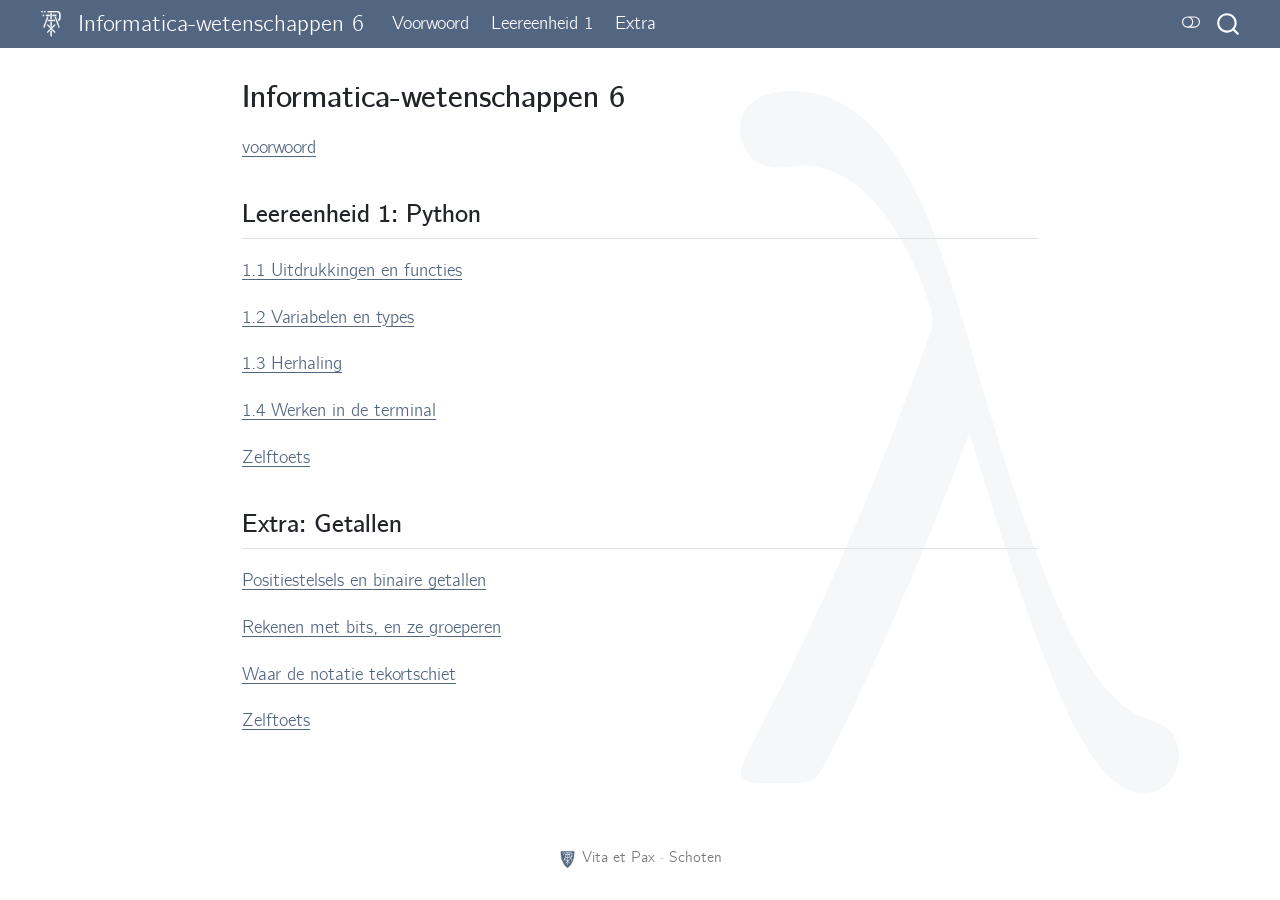
==== commit d23ae891: "Publish iw6 from sites@51130312f3ac622d289af02ebbff2d05fe3267ac Peter-H89/sites@51130312f3ac622d289a" ====
--- a/index.html
+++ b/index.html
@@ -45,9 +45,9 @@
 <link href="site_libs/quarto-html/quarto-syntax-highlighting-15634bcf2e68342d4ad2dfa704d543f6.css" rel="stylesheet" class="quarto-color-scheme-extra" id="quarto-text-highlighting-styles">
 <script src="site_libs/bootstrap/bootstrap.min.js"></script>
 <link href="site_libs/bootstrap/bootstrap-icons.css" rel="stylesheet">
-<link href="site_libs/bootstrap/bootstrap-d785a4aeb42aed41a920a3a11bbaa792.min.css" rel="stylesheet" append-hash="true" class="quarto-color-scheme" id="quarto-bootstrap" data-mode="light">
-<link href="site_libs/bootstrap/bootstrap-dark-9dae2121ff359c9a3e35a0f349bb9a21.min.css" rel="stylesheet" append-hash="true" class="quarto-color-scheme quarto-color-alternate" id="quarto-bootstrap" data-mode="dark">
-<link href="site_libs/bootstrap/bootstrap-d785a4aeb42aed41a920a3a11bbaa792.min.css" rel="stylesheet" append-hash="true" class="quarto-color-scheme-extra" id="quarto-bootstrap" data-mode="light">
+<link href="site_libs/bootstrap/bootstrap-a8e522ed11da703b390bf278141b248b.min.css" rel="stylesheet" append-hash="true" class="quarto-color-scheme" id="quarto-bootstrap" data-mode="light">
+<link href="site_libs/bootstrap/bootstrap-dark-025ddc436d147a81fd96b526f1d0e27e.min.css" rel="stylesheet" append-hash="true" class="quarto-color-scheme quarto-color-alternate" id="quarto-bootstrap" data-mode="dark">
+<link href="site_libs/bootstrap/bootstrap-a8e522ed11da703b390bf278141b248b.min.css" rel="stylesheet" append-hash="true" class="quarto-color-scheme-extra" id="quarto-bootstrap" data-mode="light">
 <script src="site_libs/quarto-contrib/live-runtime/live-runtime.js" type="module"></script>
 <link href="site_libs/quarto-contrib/live-runtime/live-runtime.css" rel="stylesheet">
 <script id="quarto-search-options" type="application/json">{
@@ -276,6 +276,10 @@
     <a class="nav-link" href="./python/uitdrukkingen.html"> 
 <span class="menu-text">Leereenheid 1</span></a>
   </li>  
+  <li class="nav-item">
+    <a class="nav-link" href="./getallen/positiestelsels.html"> 
+<span class="menu-text">Extra</span></a>
+  </li>  
 </ul>
           </div> <!-- /navcollapse -->
             <div class="quarto-navbar-tools">
@@ -338,18 +342,14 @@
 ## Leereenheid 3: Numerieke methoden
 
 [Nog te schrijven](numeriek/index.qmd)
-
-## Extra: Getallen
-
-
-[Positiestelsels en binaire getallen](getallen/positiestelsels.qmd)
-
-[Rekenen met bits, en ze groeperen](getallen/bits-en-bytes.qmd)
-
-[Waar de notatie tekortschiet](getallen/grenzen.qmd)
-
-[Zelftoets](getallen/zelftoets.qmd)
 -->
+</section>
+<section id="extra-getallen" class="level2">
+<h2 class="anchored" data-anchor-id="extra-getallen">Extra: Getallen</h2>
+<p><a href="./getallen/positiestelsels.html">Positiestelsels en binaire getallen</a></p>
+<p><a href="./getallen/bits-en-bytes.html">Rekenen met bits, en ze groeperen</a></p>
+<p><a href="./getallen/grenzen.html">Waar de notatie tekortschiet</a></p>
+<p><a href="./getallen/zelftoets.html">Zelftoets</a></p>
 
 
 <script type="ojs-module-contents">
--- a/styles/landing.css
+++ b/styles/landing.css
@@ -1,18 +1,34 @@
 /* Front-page mark, opted into per page, never on a lesson page.
 
-   A lambda from CMU Serif Roman, the serif companion of the body font, drawn as
-   a path because the site ships CMU Bright only. Drawn as a mask rather than a
-   background image, so the colour comes from --bs-primary and one asset serves
-   both modes. */
+   Two marks share every rule except the glyph. iw6 and the splash page carry a
+   lambda from CMU Serif Roman, the serif companion of the body font, drawn as a
+   path because the site ships CMU Bright only. tech1 carries a tau from the same
+   font, for techne, the Greek word for craft that techniek descends from.
+   Both are masks rather than background images, so the colour comes from
+   --bs-primary and one asset serves both modes. The marks are
+   shared/assets/vp-lambda.svg and vp-tau.svg. The decks put the same lambda
+   behind their title slide. The paths are relative to where this file lands,
+   _site/styles/. Quarto follows a url() in a page-level stylesheet and copies
+   the target at its own path, so both land in _site/assets/ with no resources
+   entry. Tested on 1.9.38. */
 
 .lambda-mark {
+  -webkit-mask-image: url("../assets/vp-lambda.svg");
+          mask-image: url("../assets/vp-lambda.svg");
+}
+
+.tau-mark {
+  -webkit-mask-image: url("../assets/vp-tau.svg");
+          mask-image: url("../assets/vp-tau.svg");
+}
+
+.lambda-mark,
+.tau-mark {
   position: fixed;
   inset: 0;
   z-index: -1;
   pointer-events: none;          /* never eat a click meant for the page */
   background-color: var(--bs-primary, #536681);
-  -webkit-mask-image: url("data:image/svg+xml,%3Csvg%20xmlns%3D%22http%3A%2F%2Fwww.w3.org%2F2000%2Fsvg%22%20viewBox%3D%2228%20-696%20442%20706%22%3E%3Cg%20transform%3D%22scale%281%2C-1%29%22%3E%3Cpath%20d%3D%22M28%20657C28%20646%2035%20619%2066%20619C75%20619%2084%20621%2091%20621C180%20621%20222%20475%20222%20468C222%20464%20221%20458%20219%20451C105%20135%2029%2032%2029%2011C29%201%2041%200%2051%200H83C91%200%20100%200%20106%207C113%2015%20184%20153%20259%20352C333%20110%20379%20-10%20434%20-10C457%20-10%20470%209%20470%2028C470%2058%20442%2063%20432%2067C378%2090%20333%20190%20266%20418C233%20531%20192%20696%2081%20696C36%20696%2028%20672%2028%20657Z%22%2F%3E%3C%2Fg%3E%3C%2Fsvg%3E");
-          mask-image: url("data:image/svg+xml,%3Csvg%20xmlns%3D%22http%3A%2F%2Fwww.w3.org%2F2000%2Fsvg%22%20viewBox%3D%2228%20-696%20442%20706%22%3E%3Cg%20transform%3D%22scale%281%2C-1%29%22%3E%3Cpath%20d%3D%22M28%20657C28%20646%2035%20619%2066%20619C75%20619%2084%20621%2091%20621C180%20621%20222%20475%20222%20468C222%20464%20221%20458%20219%20451C105%20135%2029%2032%2029%2011C29%201%2041%200%2051%200H83C91%200%20100%200%20106%207C113%2015%20184%20153%20259%20352C333%20110%20379%20-10%20434%20-10C457%20-10%20470%209%20470%2028C470%2058%20442%2063%20432%2067C378%2090%20333%20190%20266%20418C233%20531%20192%20696%2081%20696C36%20696%2028%20672%2028%20657Z%22%2F%3E%3C%2Fg%3E%3C%2Fsvg%3E");
   -webkit-mask-repeat: no-repeat;
           mask-repeat: no-repeat;
   /* Off right and bleeding past the edge, so it frames rather than underlays. */
@@ -23,9 +39,24 @@
   opacity: .05;
 }
 
+/* The tau is a squat glyph and reads larger than the lambda at the same
+   height, so it gets less of it. It also needs its own vertical position: a
+   mask-position percentage places the glyph in the room the glyph leaves over,
+   so the shared 46% hangs a shorter glyph higher instead of setting it on the
+   same line. At 75% the foot of the tau lands on the foot of the lambda, and
+   since both sizes are in vh it stays there at any viewport height. Declared
+   after the shared block so both win. */
+.tau-mark {
+  -webkit-mask-size: auto 52vh;
+          mask-size: auto 52vh;
+  -webkit-mask-position: 88% 75%;
+          mask-position: 88% 75%;
+}
+
 /* On a phone the glyph would sit across the text at this size. */
 @media (max-width: 600px) {
-  .lambda-mark {
+  .lambda-mark,
+  .tau-mark {
     -webkit-mask-size: auto 42vh;
             mask-size: auto 42vh;
     -webkit-mask-position: 92% 88%;
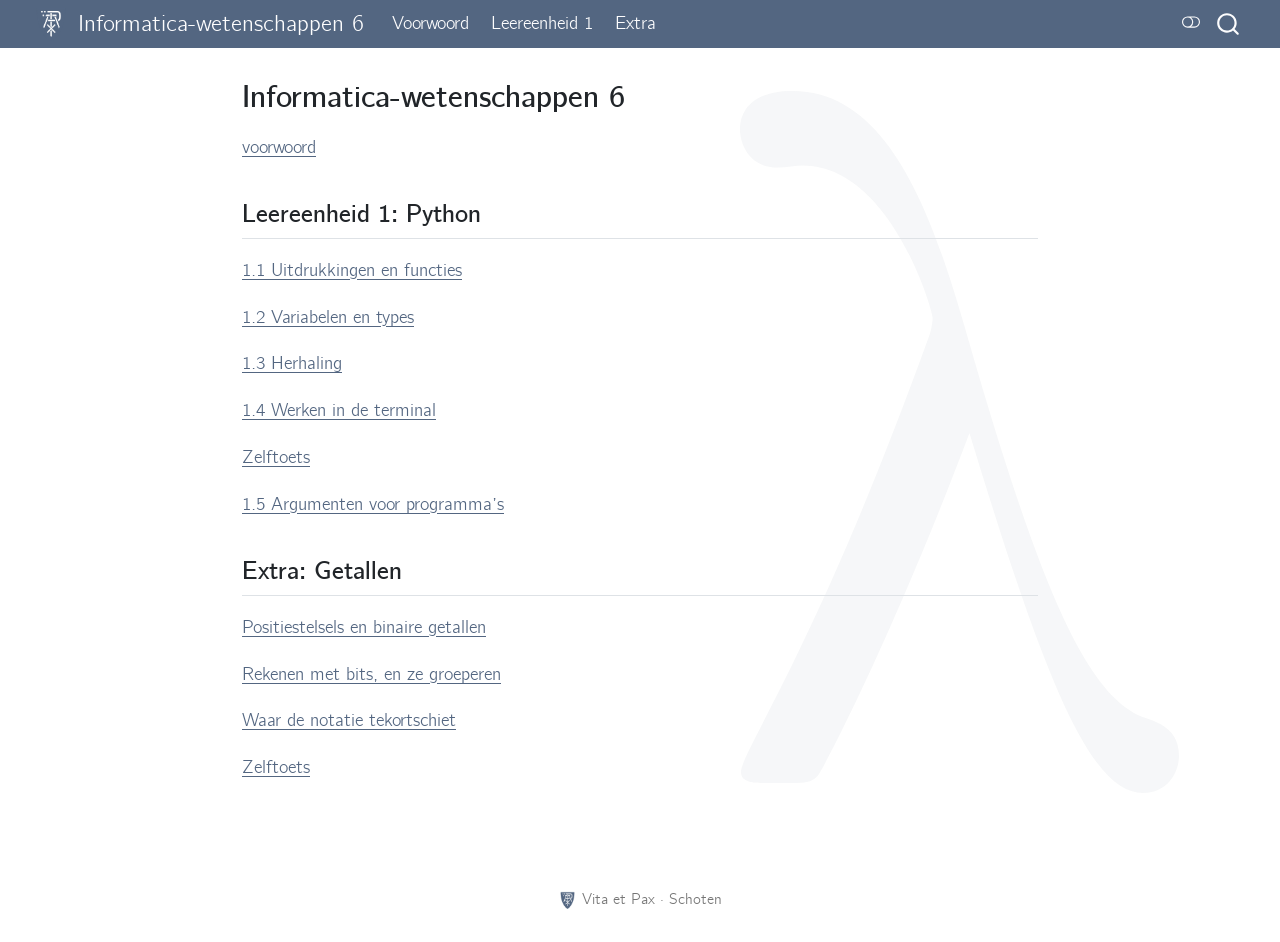
==== commit 66816370: "Publish iw6 from sites@59a860c9e6019583e271258726781945ab2a8252 Peter-H89/sites@59a860c9e6019583e271" ====
--- a/index.html
+++ b/index.html
@@ -45,9 +45,9 @@
 <link href="site_libs/quarto-html/quarto-syntax-highlighting-15634bcf2e68342d4ad2dfa704d543f6.css" rel="stylesheet" class="quarto-color-scheme-extra" id="quarto-text-highlighting-styles">
 <script src="site_libs/bootstrap/bootstrap.min.js"></script>
 <link href="site_libs/bootstrap/bootstrap-icons.css" rel="stylesheet">
-<link href="site_libs/bootstrap/bootstrap-a8e522ed11da703b390bf278141b248b.min.css" rel="stylesheet" append-hash="true" class="quarto-color-scheme" id="quarto-bootstrap" data-mode="light">
-<link href="site_libs/bootstrap/bootstrap-dark-025ddc436d147a81fd96b526f1d0e27e.min.css" rel="stylesheet" append-hash="true" class="quarto-color-scheme quarto-color-alternate" id="quarto-bootstrap" data-mode="dark">
-<link href="site_libs/bootstrap/bootstrap-a8e522ed11da703b390bf278141b248b.min.css" rel="stylesheet" append-hash="true" class="quarto-color-scheme-extra" id="quarto-bootstrap" data-mode="light">
+<link href="site_libs/bootstrap/bootstrap-fc486979105a36045753939452fe6e95.min.css" rel="stylesheet" append-hash="true" class="quarto-color-scheme" id="quarto-bootstrap" data-mode="light">
+<link href="site_libs/bootstrap/bootstrap-dark-8fdfca14d179ab9afd9c8482abc6567b.min.css" rel="stylesheet" append-hash="true" class="quarto-color-scheme quarto-color-alternate" id="quarto-bootstrap" data-mode="dark">
+<link href="site_libs/bootstrap/bootstrap-fc486979105a36045753939452fe6e95.min.css" rel="stylesheet" append-hash="true" class="quarto-color-scheme-extra" id="quarto-bootstrap" data-mode="light">
 <script src="site_libs/quarto-contrib/live-runtime/live-runtime.js" type="module"></script>
 <link href="site_libs/quarto-contrib/live-runtime/live-runtime.css" rel="stylesheet">
 <script id="quarto-search-options" type="application/json">{
@@ -327,14 +327,8 @@
 <p><a href="./python/lussen.html">1.3 Herhaling</a></p>
 <p><a href="./python/terminal.html">1.4 Werken in de terminal</a></p>
 <p><a href="./python/zelftoets.html">Zelftoets</a></p>
+<p><a href="./python/argumenten.html">1.5 Argumenten voor programma’s</a></p>
 <!--
-
-[1.5 Tekst als een rij tekens](python/tekst.qmd)
-
-[1.6 Keuzes](python/keuzes.qmd)
-
-[1.7 Brute force](python/brute-force.qmd)
-
 ## Leereenheid 2: Datastructuren en algoritmen
 
 [Nog te schrijven](algoritmen/index.qmd)
@@ -388,6 +382,9 @@
 
   const addButton = (block) => {
     if (block.querySelector(':scope > .code-copy-button')) return;
+    // Quarto wraps its own highlighted fences in a scaffold div and puts the
+    // button there, beside div.sourceCode rather than inside it.
+    if (block.parentElement && block.parentElement.matches('.code-copy-outer-scaffold')) return;
     if (!block.querySelector('code')) return;
     // The button is position:absolute with right:0, so it needs a positioned
     // block to sit in. Quarto's own blocks get that from its CSS, the ones
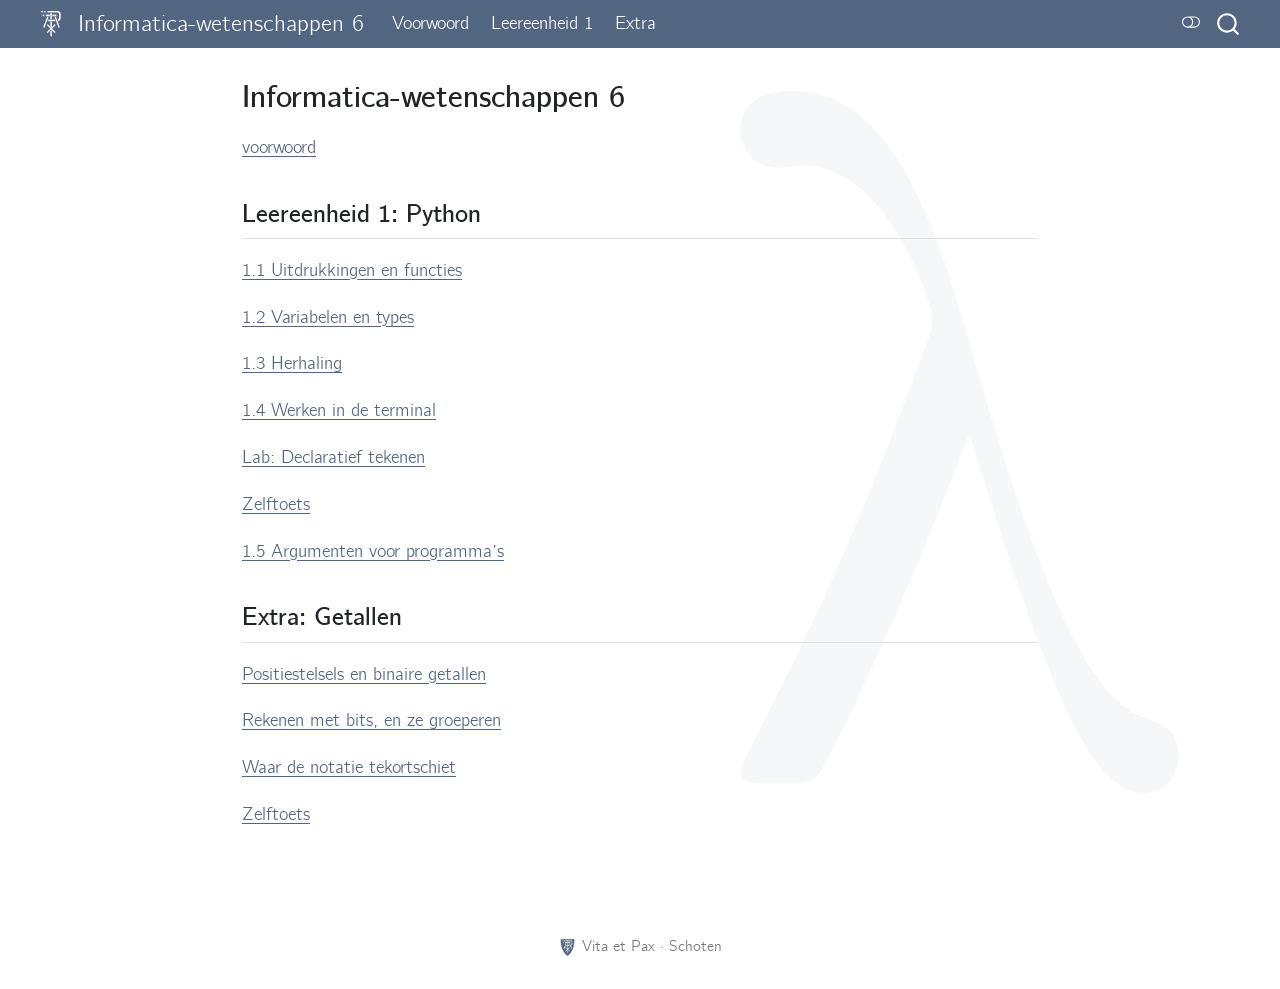
==== commit d43721b9: "Publish iw6 from sites@95033a1cf043d4c1ed9dc431664df10a99288441 Peter-H89/sites@95033a1cf043d4c1ed9d" ====
--- a/index.html
+++ b/index.html
@@ -45,9 +45,9 @@
 <link href="site_libs/quarto-html/quarto-syntax-highlighting-15634bcf2e68342d4ad2dfa704d543f6.css" rel="stylesheet" class="quarto-color-scheme-extra" id="quarto-text-highlighting-styles">
 <script src="site_libs/bootstrap/bootstrap.min.js"></script>
 <link href="site_libs/bootstrap/bootstrap-icons.css" rel="stylesheet">
-<link href="site_libs/bootstrap/bootstrap-fc486979105a36045753939452fe6e95.min.css" rel="stylesheet" append-hash="true" class="quarto-color-scheme" id="quarto-bootstrap" data-mode="light">
-<link href="site_libs/bootstrap/bootstrap-dark-8fdfca14d179ab9afd9c8482abc6567b.min.css" rel="stylesheet" append-hash="true" class="quarto-color-scheme quarto-color-alternate" id="quarto-bootstrap" data-mode="dark">
-<link href="site_libs/bootstrap/bootstrap-fc486979105a36045753939452fe6e95.min.css" rel="stylesheet" append-hash="true" class="quarto-color-scheme-extra" id="quarto-bootstrap" data-mode="light">
+<link href="site_libs/bootstrap/bootstrap-8fd95bb1c86870b42c202229153ddbbb.min.css" rel="stylesheet" append-hash="true" class="quarto-color-scheme" id="quarto-bootstrap" data-mode="light">
+<link href="site_libs/bootstrap/bootstrap-dark-3f129d2053510a57701d8e88afd95375.min.css" rel="stylesheet" append-hash="true" class="quarto-color-scheme quarto-color-alternate" id="quarto-bootstrap" data-mode="dark">
+<link href="site_libs/bootstrap/bootstrap-8fd95bb1c86870b42c202229153ddbbb.min.css" rel="stylesheet" append-hash="true" class="quarto-color-scheme-extra" id="quarto-bootstrap" data-mode="light">
 <script src="site_libs/quarto-contrib/live-runtime/live-runtime.js" type="module"></script>
 <link href="site_libs/quarto-contrib/live-runtime/live-runtime.css" rel="stylesheet">
 <script id="quarto-search-options" type="application/json">{
@@ -326,6 +326,7 @@
 <p><a href="./python/variabelen.html">1.2 Variabelen en types</a></p>
 <p><a href="./python/lussen.html">1.3 Herhaling</a></p>
 <p><a href="./python/terminal.html">1.4 Werken in de terminal</a></p>
+<p><a href="./python/lab-figuren.html">Lab: Declaratief tekenen</a></p>
 <p><a href="./python/zelftoets.html">Zelftoets</a></p>
 <p><a href="./python/argumenten.html">1.5 Argumenten voor programma’s</a></p>
 <!--
